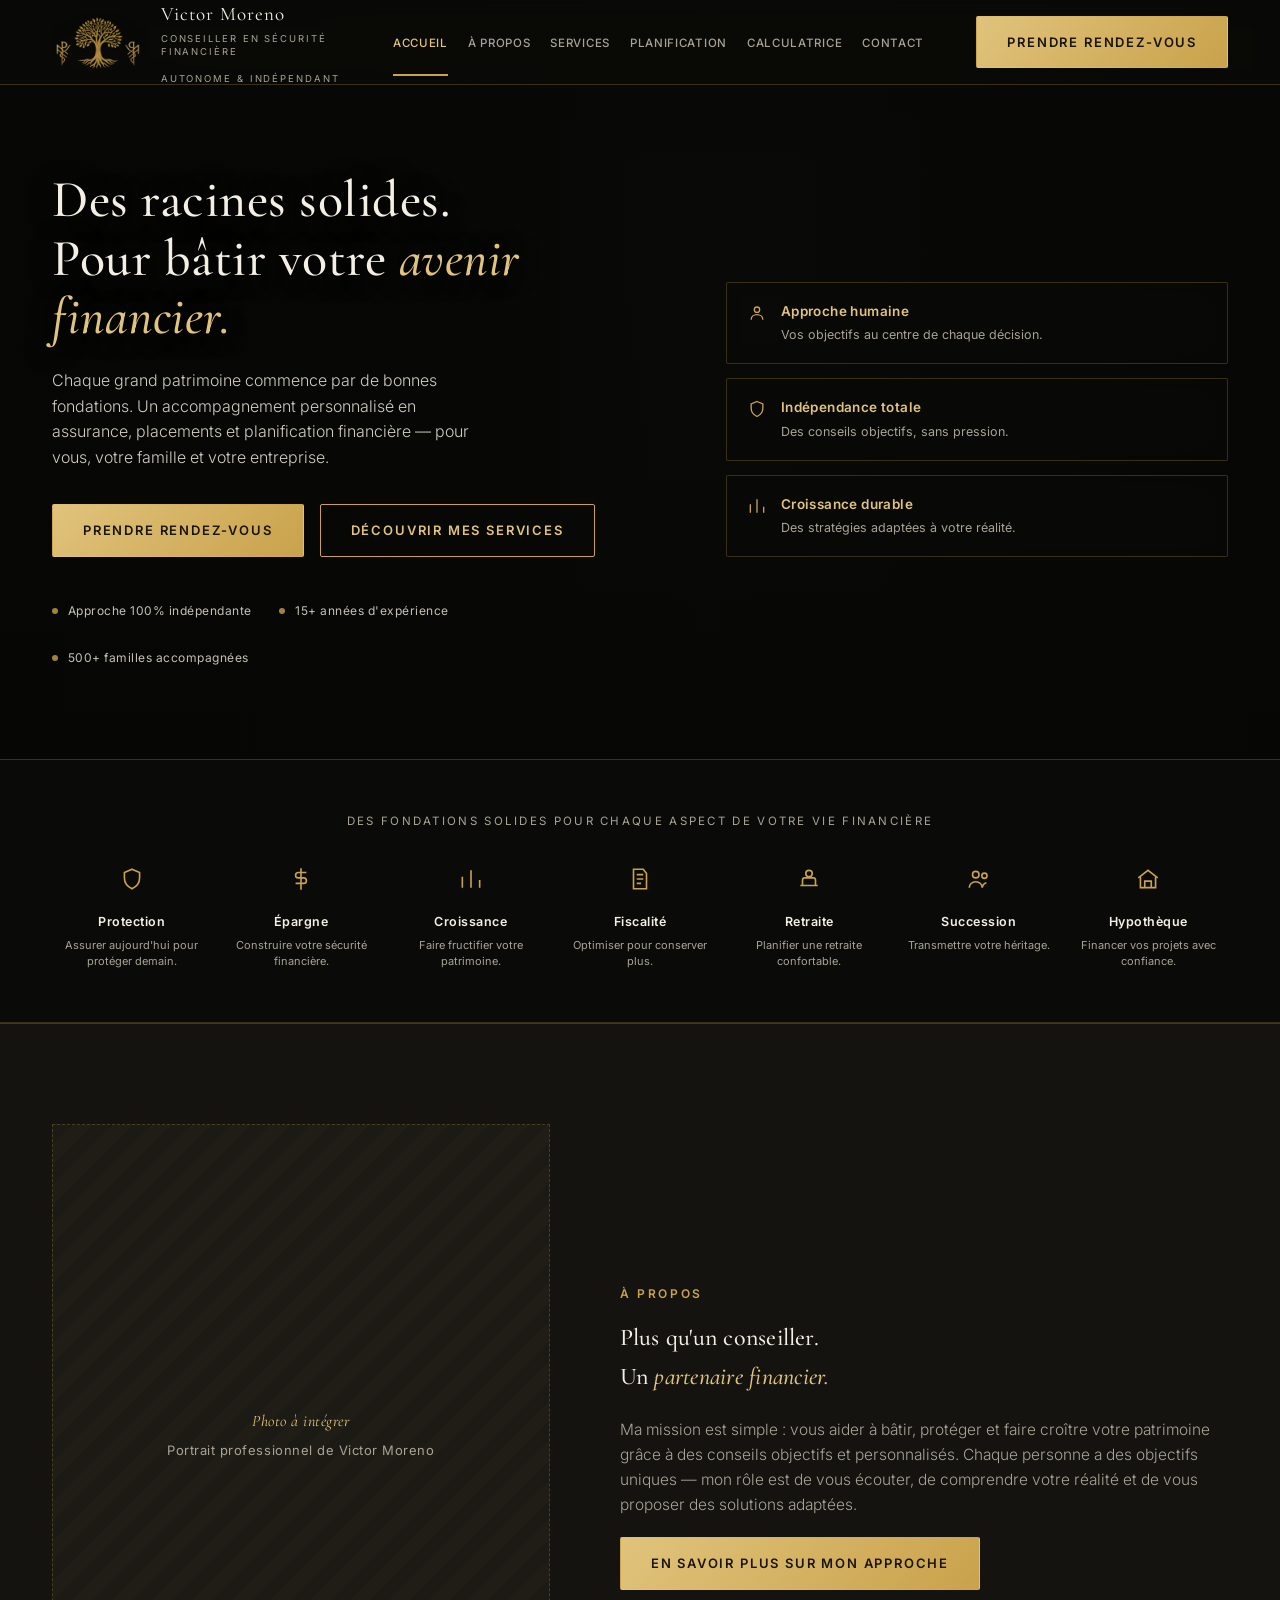
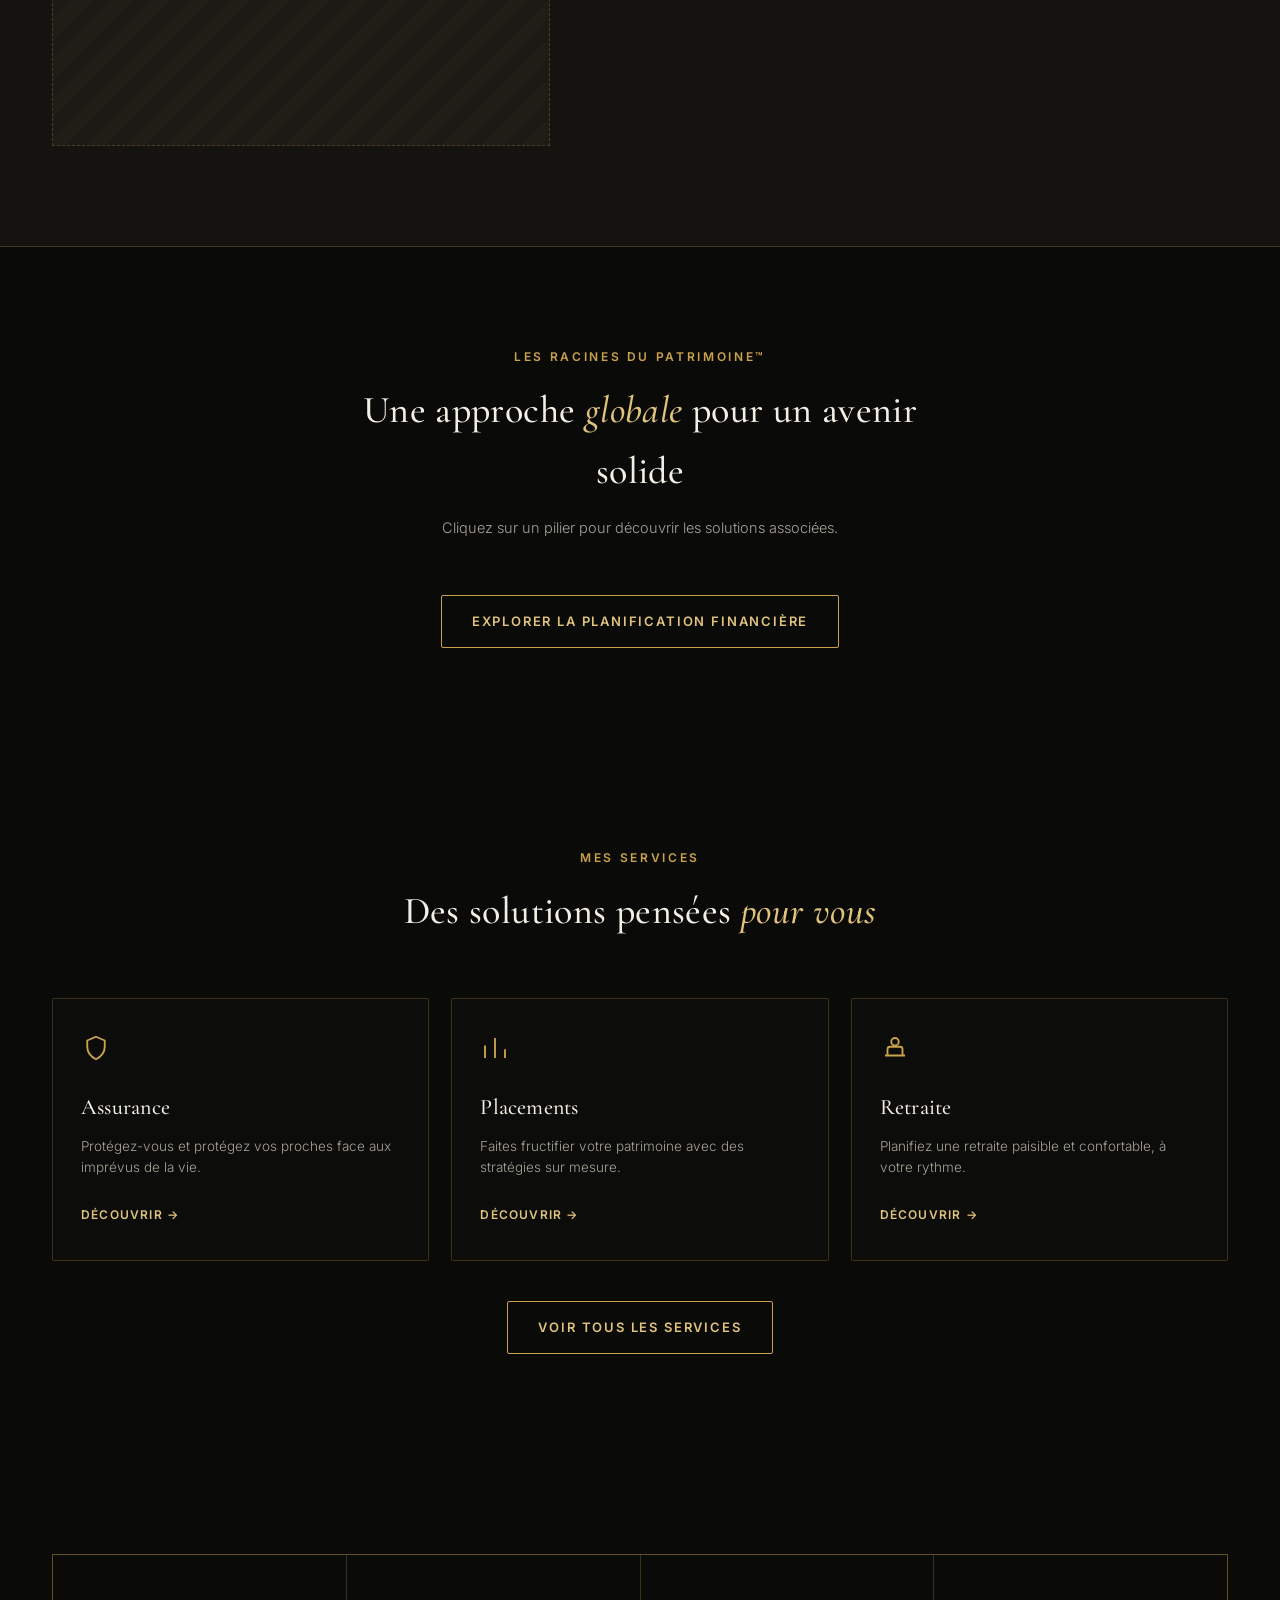
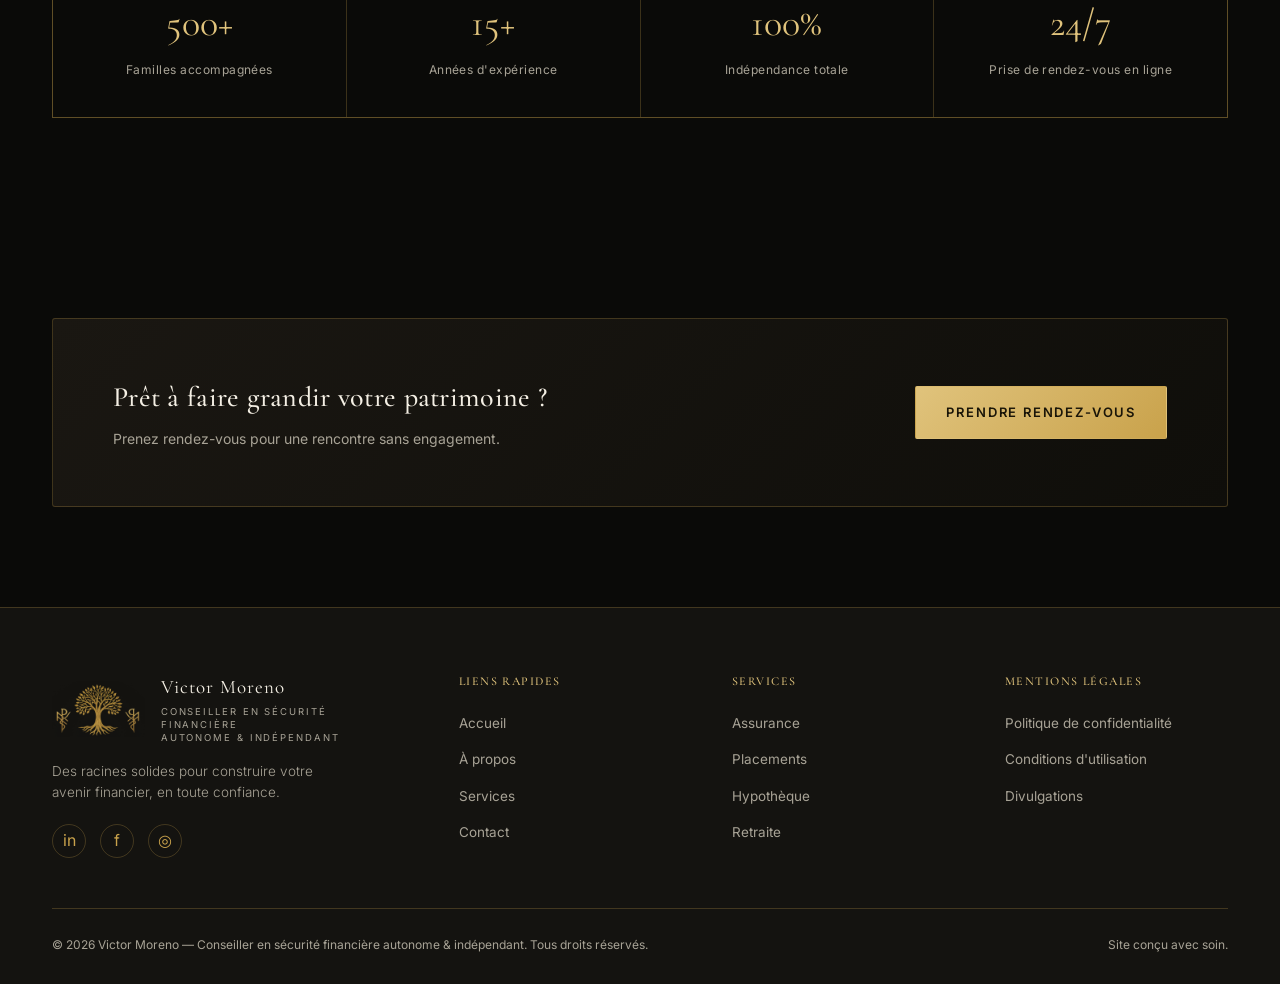
==== index.html @ ce73782e "Add files via upload Site" ====
<!DOCTYPE html>
<html lang="fr">
<head>
<meta charset="UTF-8">
<meta name="viewport" content="width=device-width, initial-scale=1.0">
<title>Victor Moreno | Conseiller en sécurité financière autonome & indépendant</title>
<link rel="preconnect" href="https://fonts.googleapis.com">
<link href="https://fonts.googleapis.com/css2?family=Cormorant+Garamond:ital,wght@0,400;0,500;0,600;1,500&family=Inter:wght@300;400;500;600;700&display=swap" rel="stylesheet">
<link rel="stylesheet" href="style.css">
</head>
<body>

<header>
  <div class="wrap nav">
    <div class="brand">
      <img src="logo-arbre.png" alt="Logo Victor Moreno" class="brand-logo">
      <div class="brand-text">
        <div class="name">Victor Moreno</div>
        <div class="tag">Conseiller en sécurité financière<br><br>autonome & indépendant</div>
      </div>
    </div>
    <nav>
      <ul>
        <li><a href="index.html" class="active">Accueil</a></li>
        <li><a href="a-propos.html">À propos</a></li>
        <li><a href="services.html">Services</a></li>
        <li><a href="planification.html">Planification</a></li>
        <li><a href="calculatrice.html">Calculatrice</a></li>
        <li><a href="contact.html">Contact</a></li>
      </ul>
    </nav>
    <div class="nav-right">
      <a href="contact.html" class="btn btn-primary">Prendre rendez-vous</a>
      <div class="burger"><span></span><span></span><span></span></div>
    </div>
  </div>
</header>

<section class="hero" id="accueil">
  <div class="hero-bg"></div>
  <div class="wrap hero-grid">
    <div>
      <h1>Des racines solides.<br>Pour bâtir votre <em>avenir financier.</em></h1>
      <p class="lead">Chaque grand patrimoine commence par de bonnes fondations. Un accompagnement personnalisé en assurance, placements et planification financière — pour vous, votre famille et votre entreprise.</p>
      <div class="hero-cta">
        <a href="contact.html" class="btn btn-primary">Prendre rendez-vous</a>
        <a href="services.html" class="btn btn-outline">Découvrir mes services</a>
      </div>
      <div class="hero-badges">
        <div class="hero-badge"><span class="dot"></span><span>Approche 100% indépendante</span></div>
        <div class="hero-badge"><span class="dot"></span><span>15+ années d'expérience</span></div>
        <div class="hero-badge"><span class="dot"></span><span>500+ familles accompagnées</span></div>
      </div>
    </div>
    <div class="hero-img">
      <div class="side-cards">
        <div class="side-card">
          <div class="ic">
            <svg width="20" height="20" viewBox="0 0 24 24" fill="none" stroke="currentColor" stroke-width="1.6"><circle cx="12" cy="8" r="3.2"/><path d="M5 20c0-3.5 3-6 7-6s7 2.5 7 6"/></svg>
          </div>
          <div><h4>Approche humaine</h4><p>Vos objectifs au centre de chaque décision.</p></div>
        </div>
        <div class="side-card">
          <div class="ic">
            <svg width="20" height="20" viewBox="0 0 24 24" fill="none" stroke="currentColor" stroke-width="1.6"><path d="M12 3l7 3v5c0 5-3 8-7 10-4-2-7-5-7-10V6l7-3z"/></svg>
          </div>
          <div><h4>Indépendance totale</h4><p>Des conseils objectifs, sans pression.</p></div>
        </div>
        <div class="side-card">
          <div class="ic">
            <svg width="20" height="20" viewBox="0 0 24 24" fill="none" stroke="currentColor" stroke-width="1.6"><path d="M4 20V10M12 20V4M20 20v-7"/></svg>
          </div>
          <div><h4>Croissance durable</h4><p>Des stratégies adaptées à votre réalité.</p></div>
        </div>
      </div>
    </div>
  </div>
</section>

<section class="foundations">
  <div class="wrap">
    <div class="head">Des fondations solides pour chaque aspect de votre vie financière</div>
    <div class="found-grid">
      <div class="found-item">
        <div class="ic"><svg viewBox="0 0 24 24" fill="none" stroke="currentColor" stroke-width="1.5"><path d="M12 3l7 3v5c0 5-3 8-7 10-4-2-7-5-7-10V6l7-3z"/></svg></div>
        <h4>Protection</h4><p>Assurer aujourd'hui pour protéger demain.</p>
      </div>
      <div class="found-item">
        <div class="ic"><svg viewBox="0 0 24 24" fill="none" stroke="currentColor" stroke-width="1.5"><path d="M12 2v20M17 6H9.5a2.5 2.5 0 000 5h5a2.5 2.5 0 010 5H7"/></svg></div>
        <h4>Épargne</h4><p>Construire votre sécurité financière.</p>
      </div>
      <div class="found-item">
        <div class="ic"><svg viewBox="0 0 24 24" fill="none" stroke="currentColor" stroke-width="1.5"><path d="M4 20V10M12 20V4M20 20v-7"/></svg></div>
        <h4>Croissance</h4><p>Faire fructifier votre patrimoine.</p>
      </div>
      <div class="found-item">
        <div class="ic"><svg viewBox="0 0 24 24" fill="none" stroke="currentColor" stroke-width="1.5"><path d="M6 3h9l3 4v14H6z"/><path d="M9 8h6M9 12h6M9 16h4"/></svg></div>
        <h4>Fiscalité</h4><p>Optimiser pour conserver plus.</p>
      </div>
      <div class="found-item">
        <div class="ic"><svg viewBox="0 0 24 24" fill="none" stroke="currentColor" stroke-width="1.5"><path d="M4 18h16M6 18v-5a2 2 0 012-2h8a2 2 0 012 2v5"/><circle cx="12" cy="7" r="3"/></svg></div>
        <h4>Retraite</h4><p>Planifier une retraite confortable.</p>
      </div>
      <div class="found-item">
        <div class="ic"><svg viewBox="0 0 24 24" fill="none" stroke="currentColor" stroke-width="1.5"><circle cx="9" cy="8" r="3"/><circle cx="17" cy="9" r="2.4"/><path d="M3 20c0-3 2.5-5.5 6-5.5s6 2.5 6 5.5M15 20c.3-2.2 1.8-4 3.8-4.5"/></svg></div>
        <h4>Succession</h4><p>Transmettre votre héritage.</p>
      </div>
      <div class="found-item">
        <div class="ic"><svg viewBox="0 0 24 24" fill="none" stroke="currentColor" stroke-width="1.5"><path d="M3 11l9-7 9 7"/><path d="M5 10v10h14V10"/><path d="M9 20v-6h6v6"/></svg></div>
        <h4>Hypothèque</h4><p>Financer vos projets avec confiance.</p>
      </div>
    </div>
  </div>
</section>

<section class="about">
  <div class="wrap about-grid">
    <div class="ph">
      <div><span>Photo à intégrer</span>Portrait professionnel de Victor Moreno</div>
    </div>
    <div>
      <span class="eyebrow">À propos</span>
      <h2 style="margin-top:14px;">Plus qu'un conseiller.<br>Un <em style="color:var(--gold-light);font-style:italic;">partenaire financier.</em></h2>
      <p class="body" style="margin-top:22px;">Ma mission est simple : vous aider à bâtir, protéger et faire croître votre patrimoine grâce à des conseils objectifs et personnalisés. Chaque personne a des objectifs uniques — mon rôle est de vous écouter, de comprendre votre réalité et de vous proposer des solutions adaptées.</p>
      <a href="a-propos.html" class="btn btn-primary">En savoir plus sur mon approche</a>
    </div>
  </div>
</section>

<section class="racines">
  <div class="wrap">
    <div class="section-head center">
      <span class="eyebrow">Les racines du patrimoine™</span>
      <h2 style="margin-top:14px;">Une approche <em>globale</em> pour un avenir solide</h2>
      <p style="color:var(--grey);margin-top:14px;font-size:14.5px;font-weight:300;">Cliquez sur un pilier pour découvrir les solutions associées.</p>
    </div>
    <div id="racinesDiagramHome" data-racines-diagram></div>
    <div style="text-align:center;margin-top:36px;">
      <a href="planification.html" class="btn btn-outline">Explorer la planification financière</a>
    </div>
  </div>
</section>

<section id="services">
  <div class="wrap">
    <div class="section-head center">
      <span class="eyebrow">Mes services</span>
      <h2 style="margin-top:14px;">Des solutions pensées <em>pour vous</em></h2>
    </div>
    <div class="services-grid">
      <div class="service-card">
        <div class="ic"><svg viewBox="0 0 24 24" fill="none" stroke="currentColor" stroke-width="1.5"><path d="M12 3l7 3v5c0 5-3 8-7 10-4-2-7-5-7-10V6l7-3z"/></svg></div>
        <h3>Assurance</h3>
        <p>Protégez-vous et protégez vos proches face aux imprévus de la vie.</p>
        <a href="services.html" class="link">Découvrir →</a>
      </div>
      <div class="service-card">
        <div class="ic"><svg viewBox="0 0 24 24" fill="none" stroke="currentColor" stroke-width="1.5"><path d="M4 20V10M12 20V4M20 20v-7"/></svg></div>
        <h3>Placements</h3>
        <p>Faites fructifier votre patrimoine avec des stratégies sur mesure.</p>
        <a href="services.html" class="link">Découvrir →</a>
      </div>
      <div class="service-card">
        <div class="ic"><svg viewBox="0 0 24 24" fill="none" stroke="currentColor" stroke-width="1.5"><path d="M4 18h16M6 18v-5a2 2 0 012-2h8a2 2 0 012 2v5"/><circle cx="12" cy="7" r="3"/></svg></div>
        <h3>Retraite</h3>
        <p>Planifiez une retraite paisible et confortable, à votre rythme.</p>
        <a href="services.html" class="link">Découvrir →</a>
      </div>
    </div>
    <div style="text-align:center;margin-top:40px;">
      <a href="services.html" class="btn btn-outline">Voir tous les services</a>
    </div>
  </div>
</section>

<section>
  <div class="wrap">
    <div class="stats-grid">
      <div class="stat-item"><div class="n">500+</div><div class="l">Familles accompagnées</div></div>
      <div class="stat-item"><div class="n">15+</div><div class="l">Années d'expérience</div></div>
      <div class="stat-item"><div class="n">100%</div><div class="l">Indépendance totale</div></div>
      <div class="stat-item"><div class="n">24/7</div><div class="l">Prise de rendez-vous en ligne</div></div>
    </div>
  </div>
</section>

<section>
  <div class="wrap">
    <div class="cta-band">
      <div>
        <h3>Prêt à faire grandir votre patrimoine ?</h3>
        <p>Prenez rendez-vous pour une rencontre sans engagement.</p>
      </div>
      <a href="contact.html" class="btn btn-primary">Prendre rendez-vous</a>
    </div>
  </div>
</section>

<footer>
  <div class="wrap">
    <div class="footer-grid">
      <div class="footer-brand">
        <div class="brand" style="margin-bottom:0;">
          <img src="logo-arbre.png" alt="Logo Victor Moreno" class="brand-logo">
          <div class="brand-text"><div class="name">Victor Moreno</div><div class="tag">Conseiller en sécurité financière<br>autonome & indépendant</div></div>
        </div>
        <p>Des racines solides pour construire votre avenir financier, en toute confiance.</p>
        <div class="socials">
          <a href="#">in</a><a href="#">f</a><a href="#">◎</a>
        </div>
      </div>
      <div class="footer-col">
        <h4>Liens rapides</h4>
        <ul><li><a href="index.html">Accueil</a></li><li><a href="a-propos.html">À propos</a></li><li><a href="services.html">Services</a></li><li><a href="contact.html">Contact</a></li></ul>
      </div>
      <div class="footer-col">
        <h4>Services</h4>
        <ul><li><a href="services.html">Assurance</a></li><li><a href="services.html">Placements</a></li><li><a href="services.html">Hypothèque</a></li><li><a href="services.html">Retraite</a></li></ul>
      </div>
      <div class="footer-col">
        <h4>Mentions légales</h4>
        <ul><li><a href="#">Politique de confidentialité</a></li><li><a href="#">Conditions d'utilisation</a></li><li><a href="#">Divulgations</a></li></ul>
      </div>
    </div>
    <div class="footer-bottom">
      <span>© 2026 Victor Moreno — Conseiller en sécurité financière autonome & indépendant. Tous droits réservés.</span>
      <span>Site conçu avec soin.</span>
    </div>
  </div>
</footer>

<script src="script.js"></script>
</body>
</html>
---- style.css ----
:root{
    --black:#0a0a08;
    --charcoal:#141310;
    --panel:#1b1a15;
    --gold:#c9a24b;
    --gold-light:#e0c37c;
    --cream:#f4efe4;
    --grey:#a8a396;
    --line:rgba(201,162,75,0.25);
    --serif:'Cormorant Garamond', serif;
    --sans:'Inter', sans-serif;
  }
  *{margin:0;padding:0;box-sizing:border-box;}
  html{scroll-behavior:smooth;}
  body{
    background:var(--black);
    color:var(--cream);
    font-family:var(--sans);
    line-height:1.6;
    overflow-x:hidden;
  }
 
  a{color:inherit;text-decoration:none;}
  img{max-width:100%;display:block;}
  .wrap{max-width:1240px;margin:0 auto;padding:0 32px;}
  h1,h2,h3,h4{font-family:var(--serif);font-weight:500;letter-spacing:0.01em;}
  .eyebrow{
    font-size:12px;letter-spacing:0.22em;text-transform:uppercase;
    color:var(--gold);font-weight:600;
  }
  .btn{
    display:inline-flex;align-items:center;gap:8px;
    padding:15px 30px;font-size:13px;letter-spacing:0.14em;text-transform:uppercase;
    font-weight:600;border-radius:2px;transition:all .25s ease;cursor:pointer;
    border:1px solid transparent;white-space:nowrap;
  }
  .btn-primary{background:linear-gradient(135deg,var(--gold-light),var(--gold));color:#1a1508;}
  .btn-primary:hover{filter:brightness(1.08);transform:translateY(-1px);}
  .btn-outline{border-color:var(--gold);color:var(--gold-light);}
  .btn-outline:hover{background:rgba(201,162,75,0.1);}

  /* PLACEHOLDER IMAGE BLOCKS */
  .ph{
    position:relative;background:
      repeating-linear-gradient(135deg, #1c1a14 0px, #1c1a14 14px, #201d16 14px, #201d16 28px);
    border:1px dashed var(--line);
    display:flex;align-items:center;justify-content:center;
    text-align:center;color:var(--grey);font-size:13px;
    letter-spacing:0.04em;padding:20px;
  }
  .ph span{display:block;font-family:var(--serif);font-size:16px;color:var(--gold-light);margin-bottom:6px;font-style:italic;}

  /* HEADER */
  header{
    position:fixed;top:0;left:0;right:0;z-index:100;
    background:rgba(10,10,8,0.85);backdrop-filter:blur(10px);
    border-bottom:1px solid var(--line);
  }
  .nav{display:flex;align-items:center;justify-content:space-between;height:84px;gap:16px;}
  .brand{display:flex;align-items:center;gap:16px;flex-shrink:0;}
  .brand-mark{
    font-family:var(--serif);font-style:italic;font-weight:600;
    font-size:40px;line-height:1;letter-spacing:-0.03em;
    background:linear-gradient(180deg, var(--gold-light) 15%, var(--gold) 90%);
    -webkit-background-clip:text;background-clip:text;color:transparent;
    display:block;padding-bottom:2px;
  }
  .brand-logo{
    height:56px;width:auto;display:block;flex-shrink:0;
    object-fit:contain;
  }
  .brand-text{max-width:180px;}
  .brand-text .name{font-family:var(--serif);font-size:19px;letter-spacing:0.06em;color:var(--cream);}
  .brand-text .tag{font-size:9.5px;letter-spacing:0.2em;color:var(--grey);text-transform:uppercase;line-height:1.4;white-space:normal;margin-top:2px;}
  nav{min-width:0;flex-shrink:1;}
  nav ul{display:flex;gap:20px;list-style:none;flex-wrap:nowrap;}
  nav ul li a{
    font-size:11.5px;letter-spacing:0.06em;text-transform:uppercase;color:var(--grey);
    font-weight:500;transition:color .2s;position:relative;white-space:nowrap;
  }
  nav ul li a:hover, nav ul li a.active{color:var(--gold-light);}
  nav ul li a.active::after{
    content:'';position:absolute;bottom:-26px;left:0;right:0;height:2px;background:var(--gold);
  }
  .nav-right{display:flex;align-items:center;gap:20px;flex-shrink:0;}
  .burger{display:none;flex-direction:column;gap:5px;cursor:pointer;}
  .burger span{width:24px;height:1.5px;background:var(--gold-light);}

  /* HERO */
  .hero{
    position:relative;min-height:760px;display:flex;align-items:center;overflow:hidden;
    border-bottom:1px solid var(--line);padding:150px 0 70px;
  }
  .hero-bg{
    position:absolute;inset:0;z-index:0;
    background-image:url('tree-hero.png');
    background-size:cover;background-position:center 30%;
  }
  .hero-bg::after{
    content:'';position:absolute;inset:0;
    background:
      linear-gradient(90deg, rgba(6,6,4,0.94) 0%, rgba(6,6,4,0.75) 30%, rgba(6,6,4,0.25) 55%, rgba(6,6,4,0.55) 78%, rgba(6,6,4,0.85) 100%),
      linear-gradient(180deg, rgba(6,6,4,0.55) 0%, rgba(6,6,4,0.1) 22%, rgba(6,6,4,0.15) 70%, rgba(6,6,4,0.85) 100%);
  }
  .hero-grid{
    position:relative;z-index:1;display:grid;grid-template-columns:1.1fr 0.9fr;gap:60px;align-items:center;
  }
  .hero h1{font-size:52px;line-height:1.12;color:var(--cream);margin-bottom:22px;text-shadow:0 2px 24px rgba(0,0,0,0.5);}
  .hero h1 em{color:var(--gold-light);font-style:italic;}
  .hero p.lead{font-size:16px;color:var(--cream);opacity:0.85;max-width:440px;margin-bottom:34px;font-weight:300;}
  .hero-cta{display:flex;gap:16px;margin-bottom:44px;flex-wrap:wrap;}
  .hero-badges{display:flex;gap:28px;flex-wrap:wrap;}
  .hero-badge{display:flex;align-items:center;gap:10px;}
  .hero-badge .dot{width:6px;height:6px;border-radius:50%;background:var(--gold);}
  .hero-badge span{font-size:12px;color:var(--cream);opacity:0.8;letter-spacing:0.04em;}

  .side-cards{display:flex;flex-direction:column;gap:14px;}
  .side-card{
    display:flex;gap:14px;align-items:flex-start;border:1px solid var(--line);
    background:rgba(10,10,8,0.55);backdrop-filter:blur(6px);padding:18px 20px;border-radius:2px;
  }
  .side-card .ic{color:var(--gold);flex-shrink:0;margin-top:2px;}
  .side-card h4{font-family:var(--sans);font-size:13.5px;letter-spacing:0.03em;color:var(--gold-light);font-weight:600;margin-bottom:3px;}
  .side-card p{font-size:12.5px;color:var(--grey);}

  /* FOUNDATIONS STRIP */
  .foundations{padding:52px 0;border-bottom:1px solid var(--line);}
  .foundations .head{text-align:center;font-size:11.5px;letter-spacing:0.2em;text-transform:uppercase;color:var(--grey);margin-bottom:36px;}
  .found-grid{display:grid;grid-template-columns:repeat(7,1fr);gap:10px;}
  .found-item{text-align:center;padding:0 6px;}
  .found-item .ic{color:var(--gold);margin-bottom:12px;}
  .found-item .ic svg{width:26px;height:26px;}
  .found-item h4{font-family:var(--sans);font-size:12.5px;letter-spacing:0.04em;color:var(--cream);font-weight:600;margin-bottom:5px;}
  .found-item p{font-size:11px;color:var(--grey);line-height:1.5;}

  /* SECTION GENERIC */
  section{padding:100px 0;}
  .section-head{max-width:640px;margin-bottom:56px;}
  .section-head .eyebrow{margin-bottom:14px;display:block;}
  .section-head h2{font-size:38px;color:var(--cream);}
  .section-head h2 em{color:var(--gold-light);font-style:italic;}
  .center{text-align:center;margin-left:auto;margin-right:auto;}

  /* ABOUT */
  .about{background:var(--charcoal);border-top:1px solid var(--line);border-bottom:1px solid var(--line);}
  .about-grid{display:grid;grid-template-columns:0.9fr 1.1fr;gap:70px;align-items:center;}
  .about .ph{aspect-ratio:4/5;}
  .about ul{list-style:none;margin:26px 0 34px;display:flex;flex-direction:column;gap:14px;}
  .about ul li{display:flex;gap:12px;align-items:flex-start;font-size:14.5px;color:var(--grey);}
  .about ul li .check{color:var(--gold);flex-shrink:0;margin-top:3px;}
  .about p.body{color:var(--grey);font-size:15.5px;margin-bottom:20px;font-weight:300;}

  /* RACINES INTERACTIVE */
  .racines{}
  .racines-visual-wrap{
    display:flex;align-items:center;gap:18px;
  }
  .racines-arrow{
    flex-shrink:0;width:44px;height:44px;border-radius:50%;border:1px solid var(--line);
    display:flex;align-items:center;justify-content:center;color:var(--gold);cursor:pointer;
    background:rgba(201,162,75,0.04);transition:all .2s;
  }
  .racines-arrow:hover{border-color:var(--gold);background:rgba(201,162,75,0.1);}
  .racines-diagram-panel{
    flex:1;min-width:0;border:1px solid var(--line);border-radius:3px;
    background:rgba(201,162,75,0.03);
    display:grid;grid-template-columns:1.35fr 1fr;gap:0;overflow:hidden;
  }
  .racines-svg-area{padding:36px 20px 26px;display:flex;flex-direction:column;align-items:center;}
  .racines-svg-area svg{width:100%;height:auto;overflow:visible;}
  .racine-node{cursor:pointer;}
  .racine-node circle.ring{
    fill:var(--black);stroke:var(--line);stroke-width:1.4;transition:all .25s;
  }
  .racine-node .icon{color:var(--grey);transition:color .25s;}
  .racine-node text.label{
    fill:var(--grey);font-family:'Inter',sans-serif;font-size:10.5px;font-weight:600;
    letter-spacing:0.06em;text-anchor:middle;text-transform:uppercase;transition:fill .25s;
  }
  .racine-node.active circle.ring{fill:var(--gold);stroke:var(--gold);}
  .racine-node.active .icon{color:#1a1508;}
  .racine-node.active text.label{fill:var(--gold-light);}
  .racine-node:hover circle.ring{stroke:var(--gold-light);}
  .racine-path{fill:none;stroke:var(--line);stroke-width:1.6;transition:all .25s;}
  .racine-path.active{stroke:var(--gold);stroke-width:2.2;}

  .racines-detail{padding:38px 40px;display:flex;flex-direction:column;justify-content:center;border-left:1px solid var(--line);}
  .racines-detail .num-tag{
    display:inline-flex;align-items:center;gap:8px;font-size:11px;letter-spacing:0.14em;
    text-transform:uppercase;color:var(--gold);margin-bottom:14px;font-weight:600;
  }
  .racines-detail h3{font-size:26px;color:var(--gold-light);margin-bottom:12px;}
  .racines-detail p.d{color:var(--grey);font-size:14px;margin-bottom:20px;font-weight:300;}
  .racines-detail ul{list-style:none;display:flex;flex-direction:column;gap:9px;margin-bottom:24px;}
  .racines-detail ul li{font-size:13px;color:var(--grey);display:flex;gap:9px;}
  .racines-detail ul li::before{content:'✓';color:var(--gold);flex-shrink:0;}

  /* SERVICES */
  .services-grid{display:grid;grid-template-columns:repeat(3,1fr);gap:22px;}
  .service-card{
    border:1px solid var(--line);padding:34px 28px;border-radius:2px;transition:all .25s ease;
    background:rgba(255,255,255,0.01);
  }
  .service-card:hover{border-color:var(--gold);transform:translateY(-3px);background:rgba(201,162,75,0.04);}
  .service-card .ic{color:var(--gold);margin-bottom:20px;}
  .service-card .ic svg{width:30px;height:30px;}
  .service-card h3{font-size:22px;color:var(--cream);margin-bottom:10px;}
  .service-card p{font-size:13.5px;color:var(--grey);margin-bottom:22px;font-weight:300;}
  .service-card .link{font-size:12px;letter-spacing:0.1em;text-transform:uppercase;color:var(--gold-light);font-weight:600;}

  /* PROCESS */
  .process{background:var(--charcoal);border-top:1px solid var(--line);border-bottom:1px solid var(--line);}
  .process-grid{display:grid;grid-template-columns:repeat(5,1fr);gap:0;position:relative;}
  .process-item{text-align:center;padding:0 14px;position:relative;}
  .process-item .circle{
    width:64px;height:64px;border:1px solid var(--gold);border-radius:50%;
    display:flex;align-items:center;justify-content:center;margin:0 auto 18px;
    font-family:var(--serif);font-size:22px;color:var(--gold-light);background:var(--black);position:relative;z-index:2;
  }
  .process-item h4{font-size:14px;color:var(--cream);letter-spacing:0.05em;margin-bottom:8px;font-weight:600;}
  .process-item p{font-size:12px;color:var(--grey);}
  .process-grid::before{
    content:'';position:absolute;top:32px;left:10%;right:10%;height:1px;
    background:repeating-linear-gradient(90deg,var(--gold) 0 6px, transparent 6px 12px);opacity:0.5;z-index:1;
  }

  /* STATS */
  .stats-grid{display:grid;grid-template-columns:repeat(4,1fr);gap:1px;background:var(--line);border:1px solid var(--line);}
  .stat-item{background:var(--black);padding:38px 24px;text-align:center;}
  .stat-item .n{font-family:var(--serif);font-size:38px;color:var(--gold-light);margin-bottom:6px;}
  .stat-item .l{font-size:12px;color:var(--grey);letter-spacing:0.04em;}

  /* CONTACT / CTA */
  .cta-band{
    background:linear-gradient(135deg,#1a1712,#0f0e0a);border:1px solid var(--line);
    border-radius:3px;padding:56px 60px;display:flex;align-items:center;justify-content:space-between;gap:40px;flex-wrap:wrap;
  }
  .cta-band h3{font-size:28px;color:var(--cream);margin-bottom:8px;}
  .cta-band p{color:var(--grey);font-size:14px;}
  .contact-grid{display:grid;grid-template-columns:1fr 1fr;gap:60px;margin-top:70px;}
  .contact-info{display:flex;flex-direction:column;gap:22px;}
  .contact-row{display:flex;gap:16px;align-items:flex-start;}
  .contact-row .ic{color:var(--gold);flex-shrink:0;}
  .contact-row h4{font-size:13px;color:var(--gold-light);text-transform:uppercase;letter-spacing:0.06em;margin-bottom:4px;}
  .contact-row p{font-size:14.5px;color:var(--grey);}
  .contact-form{display:flex;flex-direction:column;gap:16px;}
  .contact-form input,.contact-form textarea{
    background:var(--panel);border:1px solid var(--line);color:var(--cream);padding:14px 16px;
    font-family:var(--sans);font-size:14px;border-radius:2px;
  }
  .contact-form input:focus,.contact-form textarea:focus{outline:none;border-color:var(--gold);}
  .contact-form textarea{resize:vertical;min-height:110px;}
  .form-row{display:grid;grid-template-columns:1fr 1fr;gap:16px;}

  /* FOOTER */
  footer{border-top:1px solid var(--line);padding:64px 0 30px;background:var(--charcoal);}
  .footer-grid{display:grid;grid-template-columns:1.6fr 1fr 1fr 1fr;gap:50px;margin-bottom:50px;}
  .footer-brand p{color:var(--grey);font-size:13.5px;margin:16px 0 20px;max-width:300px;font-weight:300;}
  .footer-col h4{font-size:12px;letter-spacing:0.12em;text-transform:uppercase;color:var(--gold-light);margin-bottom:18px;}
  .footer-col ul{list-style:none;display:flex;flex-direction:column;gap:11px;}
  .footer-col ul li a{font-size:13.5px;color:var(--grey);transition:color .2s;}
  .footer-col ul li a:hover{color:var(--gold-light);}
  .footer-bottom{
    border-top:1px solid var(--line);padding-top:26px;display:flex;justify-content:space-between;
    align-items:center;font-size:12px;color:var(--grey);flex-wrap:wrap;gap:12px;
  }
  .socials{display:flex;gap:14px;}
  .socials a{width:34px;height:34px;border:1px solid var(--line);border-radius:50%;display:flex;align-items:center;justify-content:center;color:var(--gold);}

  @media (max-width:1140px){
    nav ul{display:none;}
    .burger{display:flex;}
    .brand-text .tag{display:none;}
    .brand-mark{font-size:34px;}
    .brand-logo{height:46px;}
  }
  @media (max-width:980px){
    .hero-grid,.about-grid,.contact-grid{grid-template-columns:1fr;}
    .found-grid{grid-template-columns:repeat(3,1fr);row-gap:28px;}
    .services-grid{grid-template-columns:1fr 1fr;}
    .process-grid{grid-template-columns:repeat(3,1fr);row-gap:30px;}
    .process-grid::before{display:none;}
    .stats-grid{grid-template-columns:1fr 1fr;}
    .footer-grid{grid-template-columns:1fr 1fr;}
    .racines-diagram-panel{grid-template-columns:1fr;}
    .racines-detail{border-left:none;border-top:1px solid var(--line);}
    .racines-visual-wrap{flex-direction:column;}
    .racines-arrow{display:none;}
    .hero h1{font-size:38px;}
  }
  @media (max-width:600px){
    .found-grid{grid-template-columns:repeat(2,1fr);}
    .services-grid{grid-template-columns:1fr;}
    .process-grid{grid-template-columns:1fr 1fr;}
    .stats-grid{grid-template-columns:1fr 1fr;}
    .footer-grid{grid-template-columns:1fr;}
    .form-row{grid-template-columns:1fr;}
    .cta-band{padding:40px 26px;flex-direction:column;text-align:center;}
  }
/* CALCULATRICE */
.calc-panel{
  display:grid;grid-template-columns:1fr 1fr;gap:0;
  border:1px solid var(--line);border-radius:3px;overflow:hidden;
  background:rgba(201,162,75,0.03);
}
.calc-inputs{padding:44px;border-right:1px solid var(--line);}
.calc-results{padding:44px;display:flex;flex-direction:column;gap:22px;}
.calc-field{margin-bottom:26px;}
.calc-field label{
  display:flex;justify-content:space-between;align-items:center;
  font-size:13px;color:var(--grey);letter-spacing:0.02em;margin-bottom:10px;
}
.calc-field label .val{
  color:var(--gold-light);font-family:var(--serif);font-size:17px;font-weight:600;
}
.calc-field input[type="range"]{
  width:100%;-webkit-appearance:none;height:3px;background:var(--line);border-radius:2px;outline:none;
}
.calc-field input[type="range"]::-webkit-slider-thumb{
  -webkit-appearance:none;width:17px;height:17px;border-radius:50%;
  background:var(--gold-light);cursor:pointer;border:2px solid var(--black);
  box-shadow:0 0 0 1px var(--gold);
}
.calc-field input[type="range"]::-moz-range-thumb{
  width:17px;height:17px;border-radius:50%;background:var(--gold-light);
  cursor:pointer;border:2px solid var(--black);box-shadow:0 0 0 1px var(--gold);
}
.calc-field .sub{font-size:11px;color:var(--grey);opacity:0.7;margin-top:6px;}

.calc-hero-stat{
  border:1px solid var(--gold);border-radius:2px;padding:28px 26px;text-align:center;
  background:rgba(201,162,75,0.06);
}
.calc-hero-stat .l{font-size:12px;letter-spacing:0.1em;text-transform:uppercase;color:var(--grey);margin-bottom:8px;}
.calc-hero-stat .n{font-family:var(--serif);font-size:40px;color:var(--gold-light);}

.calc-mini-grid{display:grid;grid-template-columns:1fr 1fr;gap:14px;}
.calc-mini{border:1px solid var(--line);border-radius:2px;padding:18px 20px;}
.calc-mini .l{font-size:11.5px;color:var(--grey);letter-spacing:0.04em;margin-bottom:6px;}
.calc-mini .n{font-family:var(--serif);font-size:22px;color:var(--cream);}

.calc-chart{margin-top:6px;}
.calc-chart-legend{display:flex;gap:20px;margin-bottom:14px;}
.calc-chart-legend span{display:flex;align-items:center;gap:8px;font-size:12px;color:var(--grey);}
.calc-chart-legend .sw{width:10px;height:10px;border-radius:2px;}
.calc-disclaimer{font-size:11.5px;color:var(--grey);opacity:0.7;margin-top:6px;line-height:1.6;}

@media (max-width:980px){
  .calc-panel{grid-template-columns:1fr;}
  .calc-inputs{border-right:none;border-bottom:1px solid var(--line);}
}

/* CARDS GRID 4 (audience / benefit cards) */
.cards-grid-4{display:grid;grid-template-columns:repeat(4,1fr);gap:20px;}
@media (max-width:980px){.cards-grid-4{grid-template-columns:1fr 1fr;}}
@media (max-width:600px){.cards-grid-4{grid-template-columns:1fr;}}

/* TRUST BAR */
.trust-bar{
  display:flex;justify-content:center;align-items:center;gap:16px;flex-wrap:wrap;
  padding:30px 0;border-top:1px solid var(--line);border-bottom:1px solid var(--line);text-align:center;
}
.trust-bar span{font-size:11.5px;letter-spacing:0.06em;text-transform:uppercase;color:var(--grey);}
.trust-bar strong{color:var(--gold-light);font-weight:600;}
.trust-bar .dot-sep{color:var(--gold);opacity:0.5;font-size:13px;}

/* FAQ */
.faq{max-width:820px;margin:0 auto;}
.faq-item{border-bottom:1px solid var(--line);padding:24px 0;}
.faq-item summary{
  cursor:pointer;font-family:var(--serif);font-size:19px;color:var(--cream);
  list-style:none;display:flex;justify-content:space-between;align-items:center;gap:20px;
}
.faq-item summary::-webkit-details-marker{display:none;}
.faq-item summary::after{
  content:'+';color:var(--gold);font-size:24px;flex-shrink:0;font-family:var(--sans);font-weight:300;
}
.faq-item[open] summary::after{content:'\2212';}
.faq-item p{color:var(--grey);font-size:14.5px;margin-top:16px;font-weight:300;line-height:1.75;max-width:680px;}
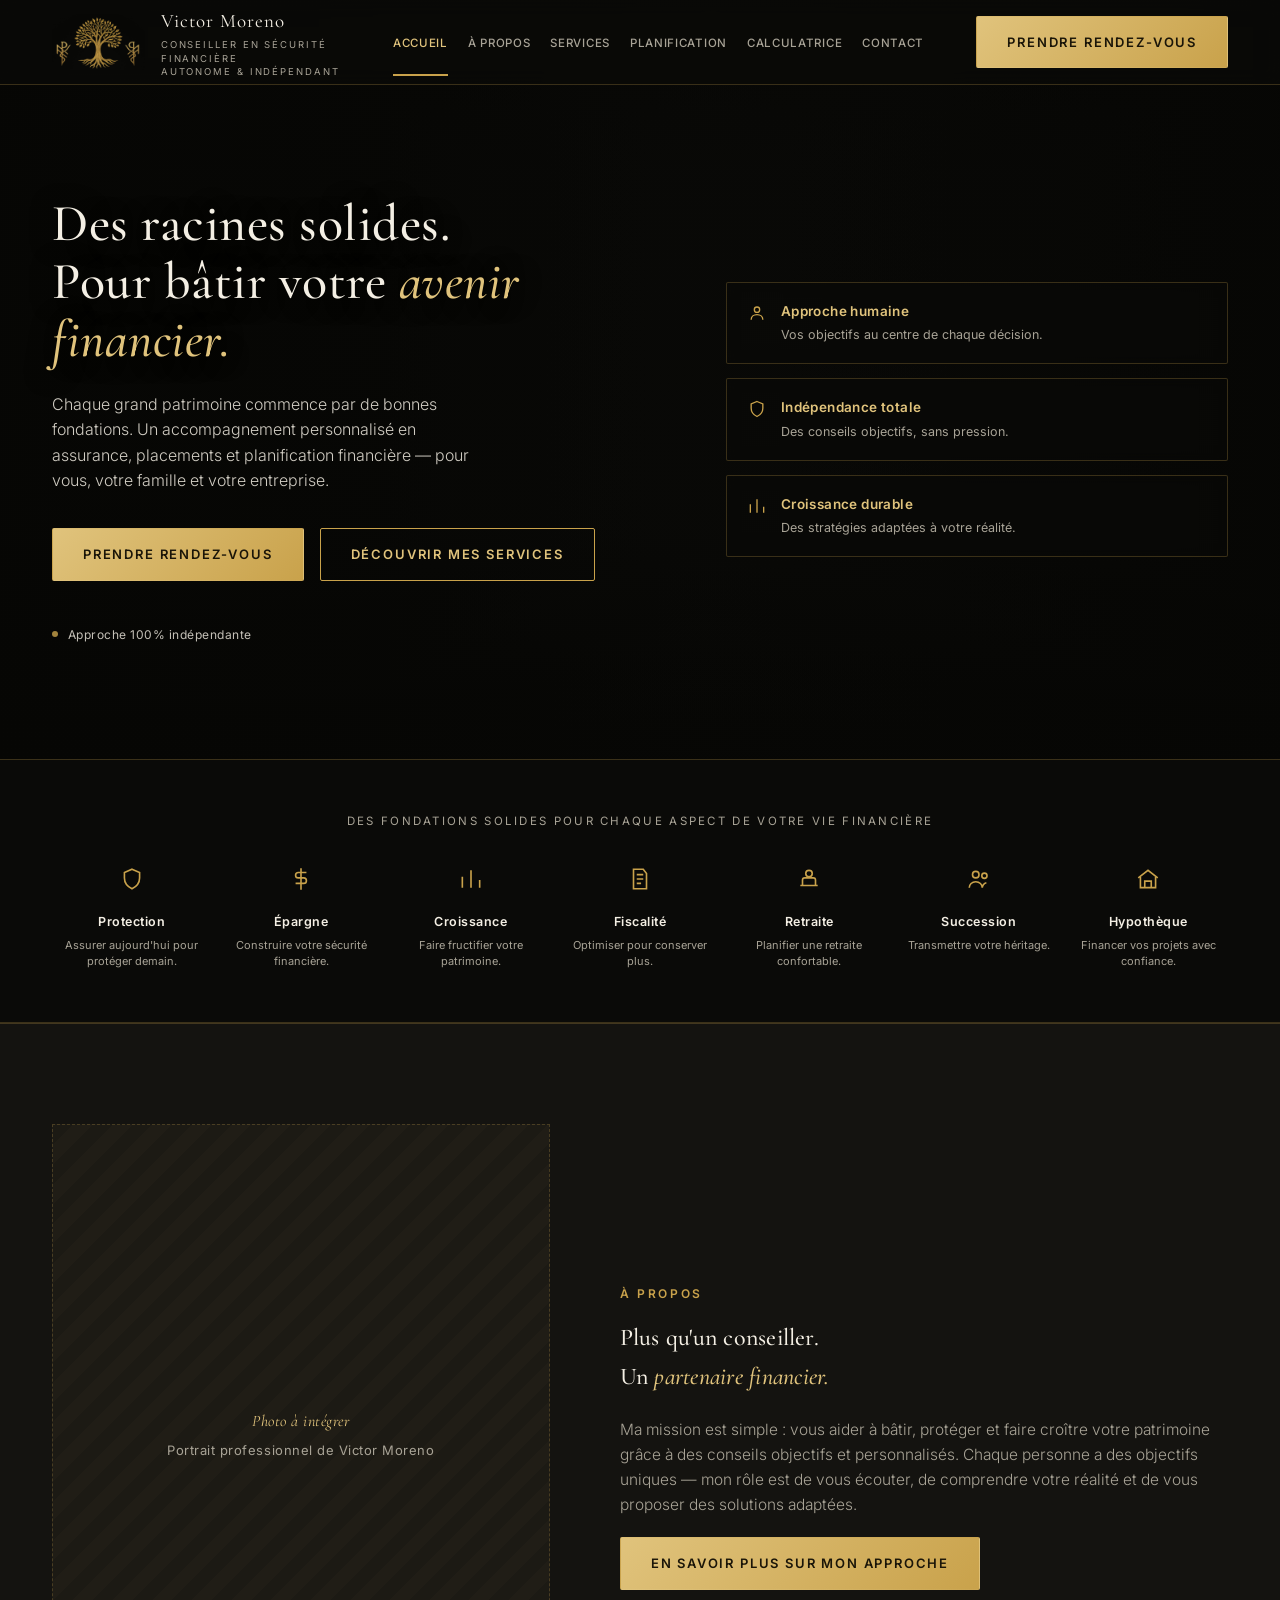
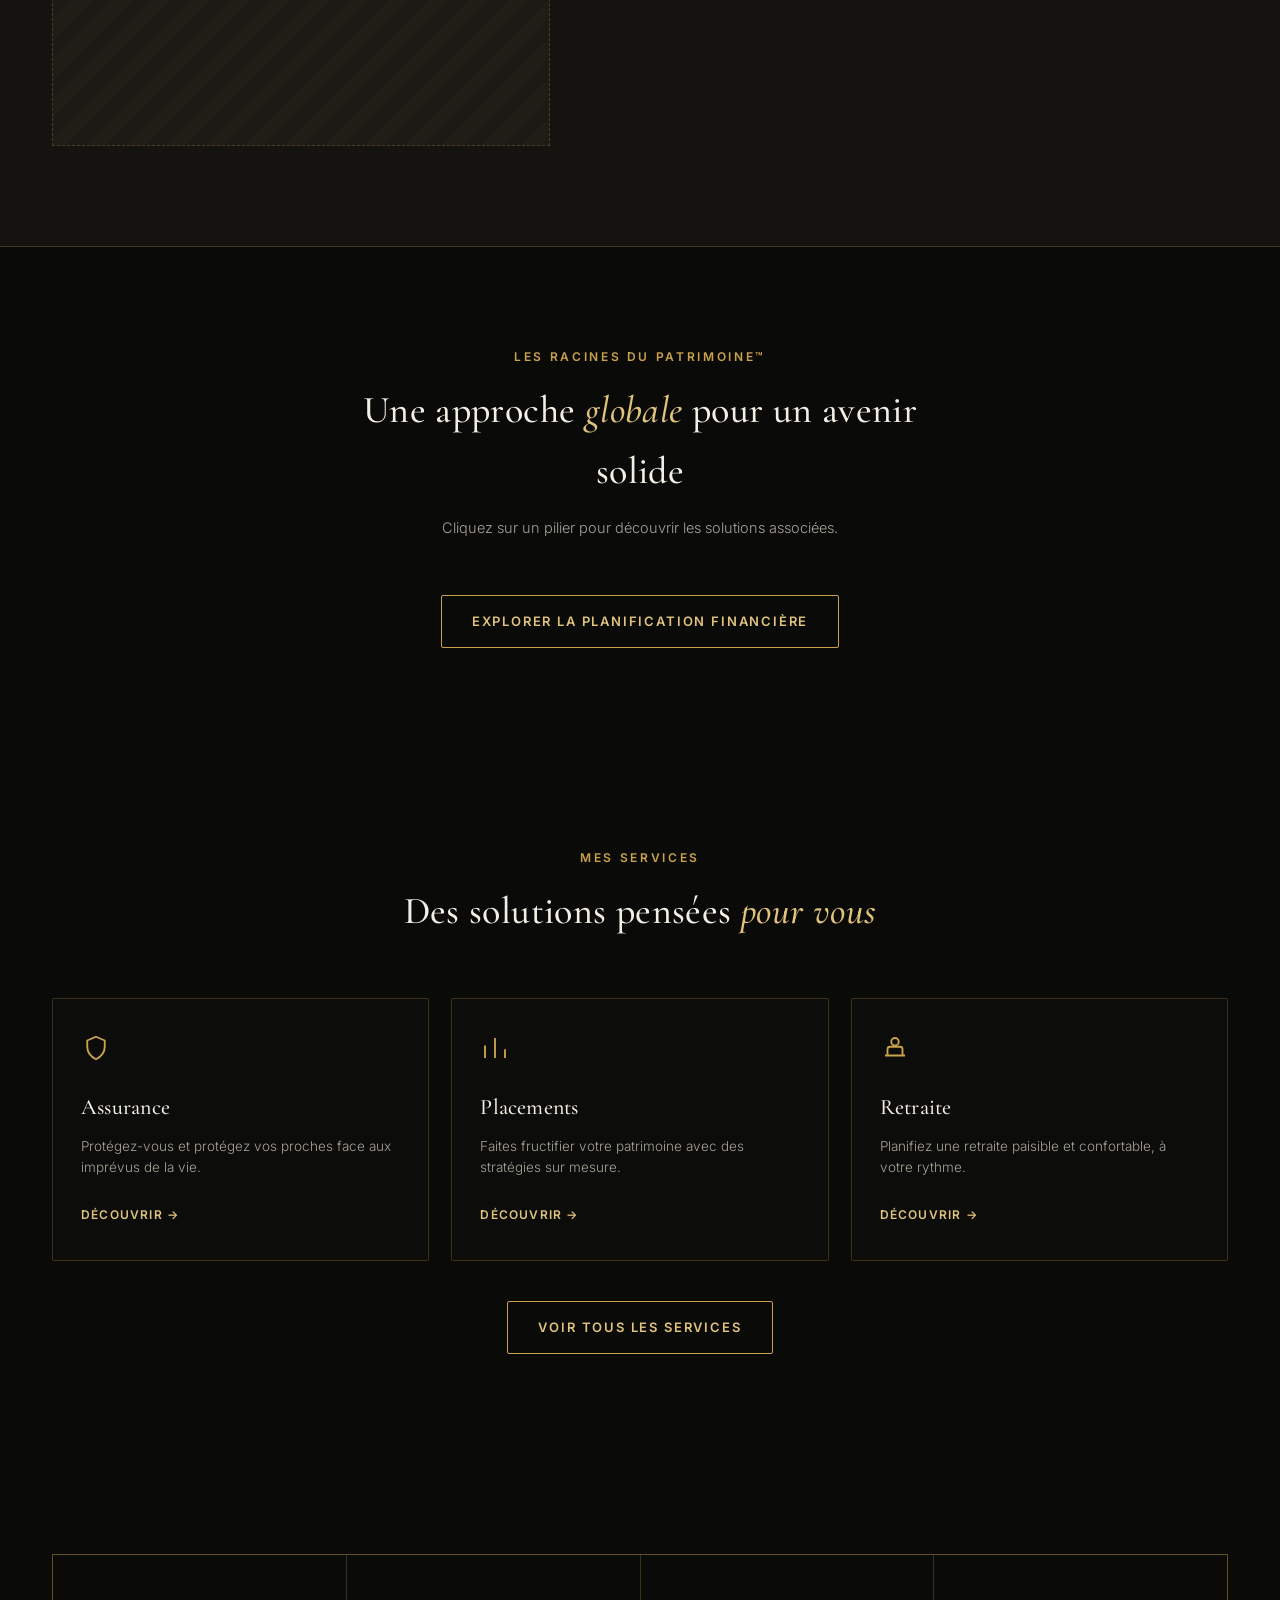
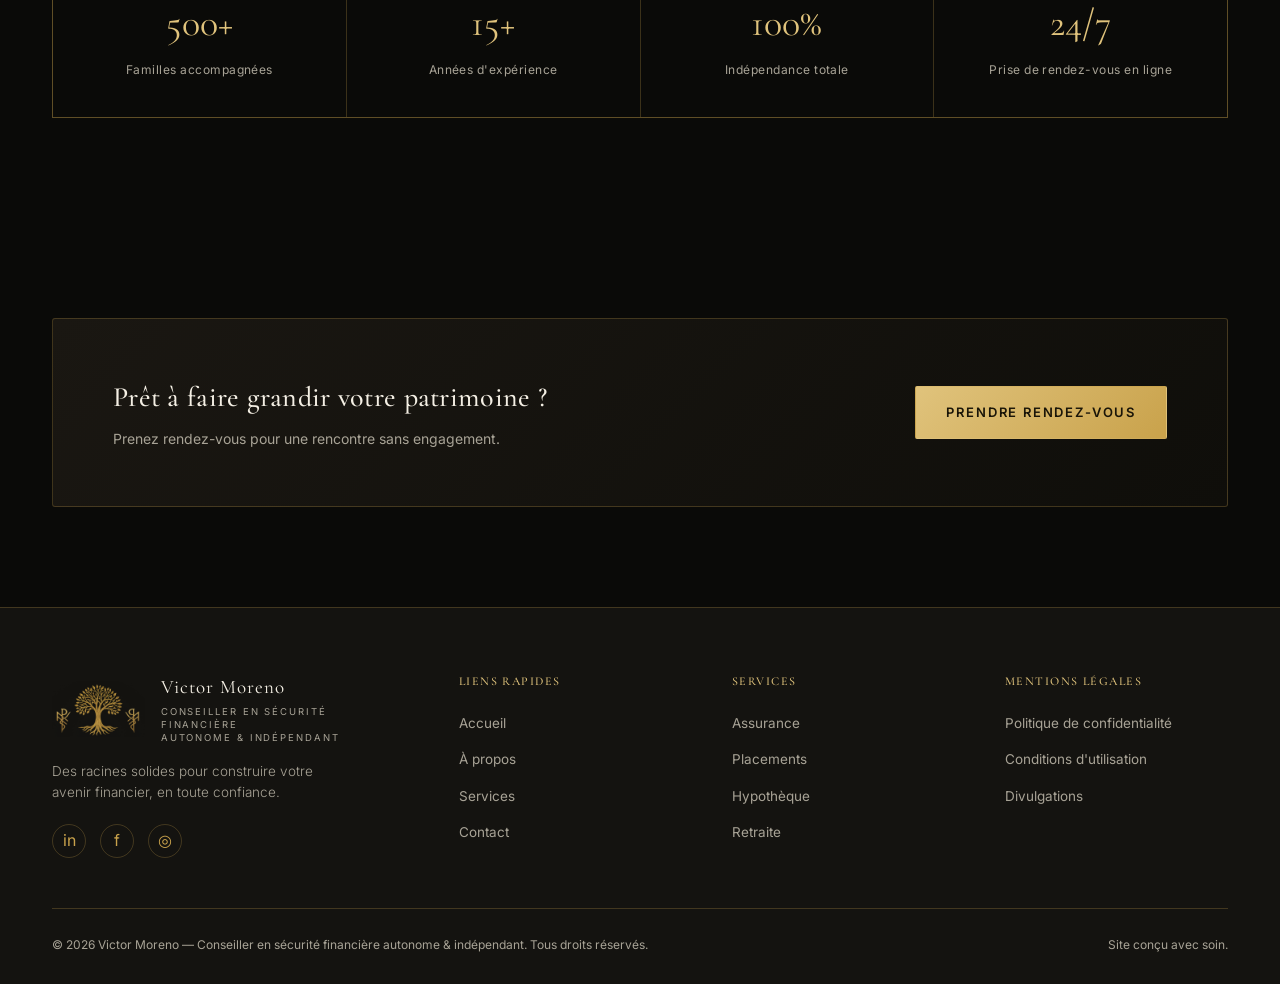
==== commit 6d6c4e62: "Modification de a propos" ====
--- a/index.html
+++ b/index.html
@@ -16,7 +16,7 @@
       <img src="logo-arbre.png" alt="Logo Victor Moreno" class="brand-logo">
       <div class="brand-text">
         <div class="name">Victor Moreno</div>
-        <div class="tag">Conseiller en sécurité financière<br><br>autonome & indépendant</div>
+        <div class="tag">Conseiller en sécurité financière<br>autonome & indépendant</div>
       </div>
     </div>
     <nav>
@@ -48,8 +48,6 @@
       </div>
       <div class="hero-badges">
         <div class="hero-badge"><span class="dot"></span><span>Approche 100% indépendante</span></div>
-        <div class="hero-badge"><span class="dot"></span><span>15+ années d'expérience</span></div>
-        <div class="hero-badge"><span class="dot"></span><span>500+ familles accompagnées</span></div>
       </div>
     </div>
     <div class="hero-img">
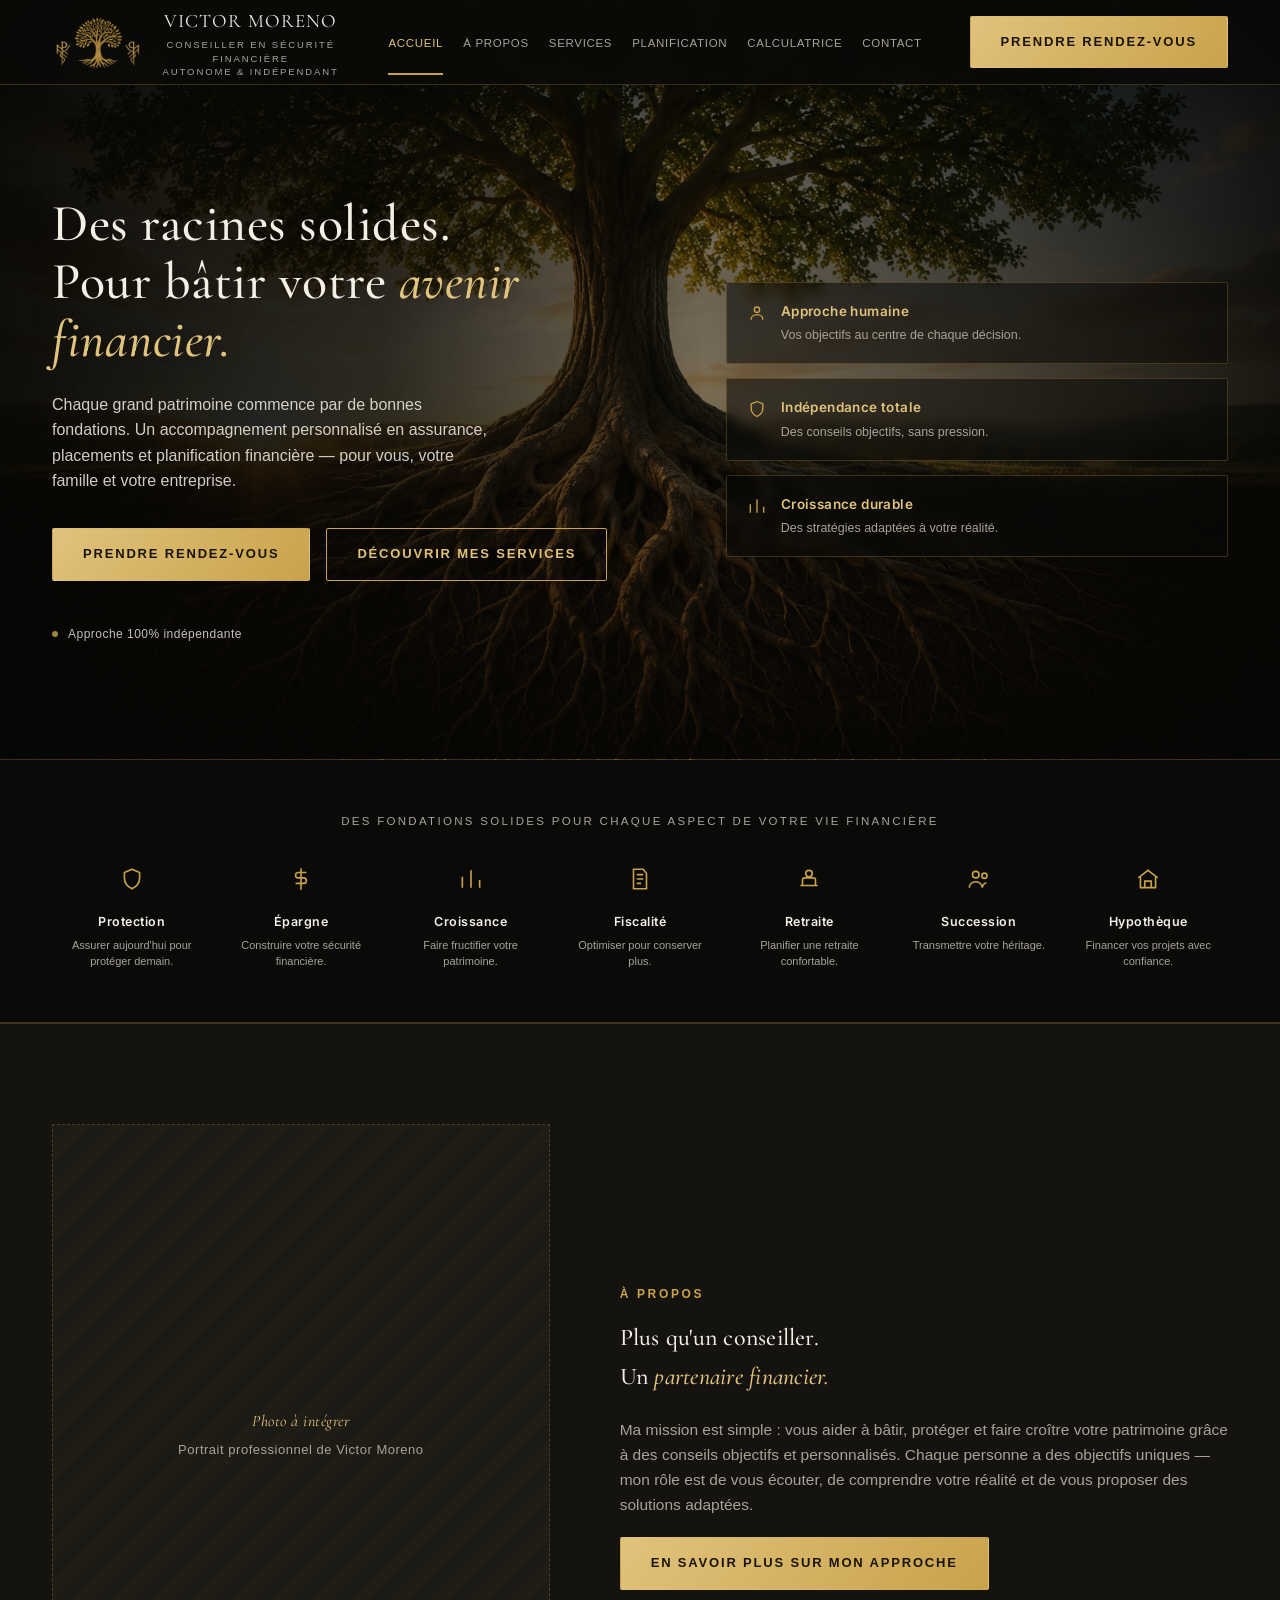
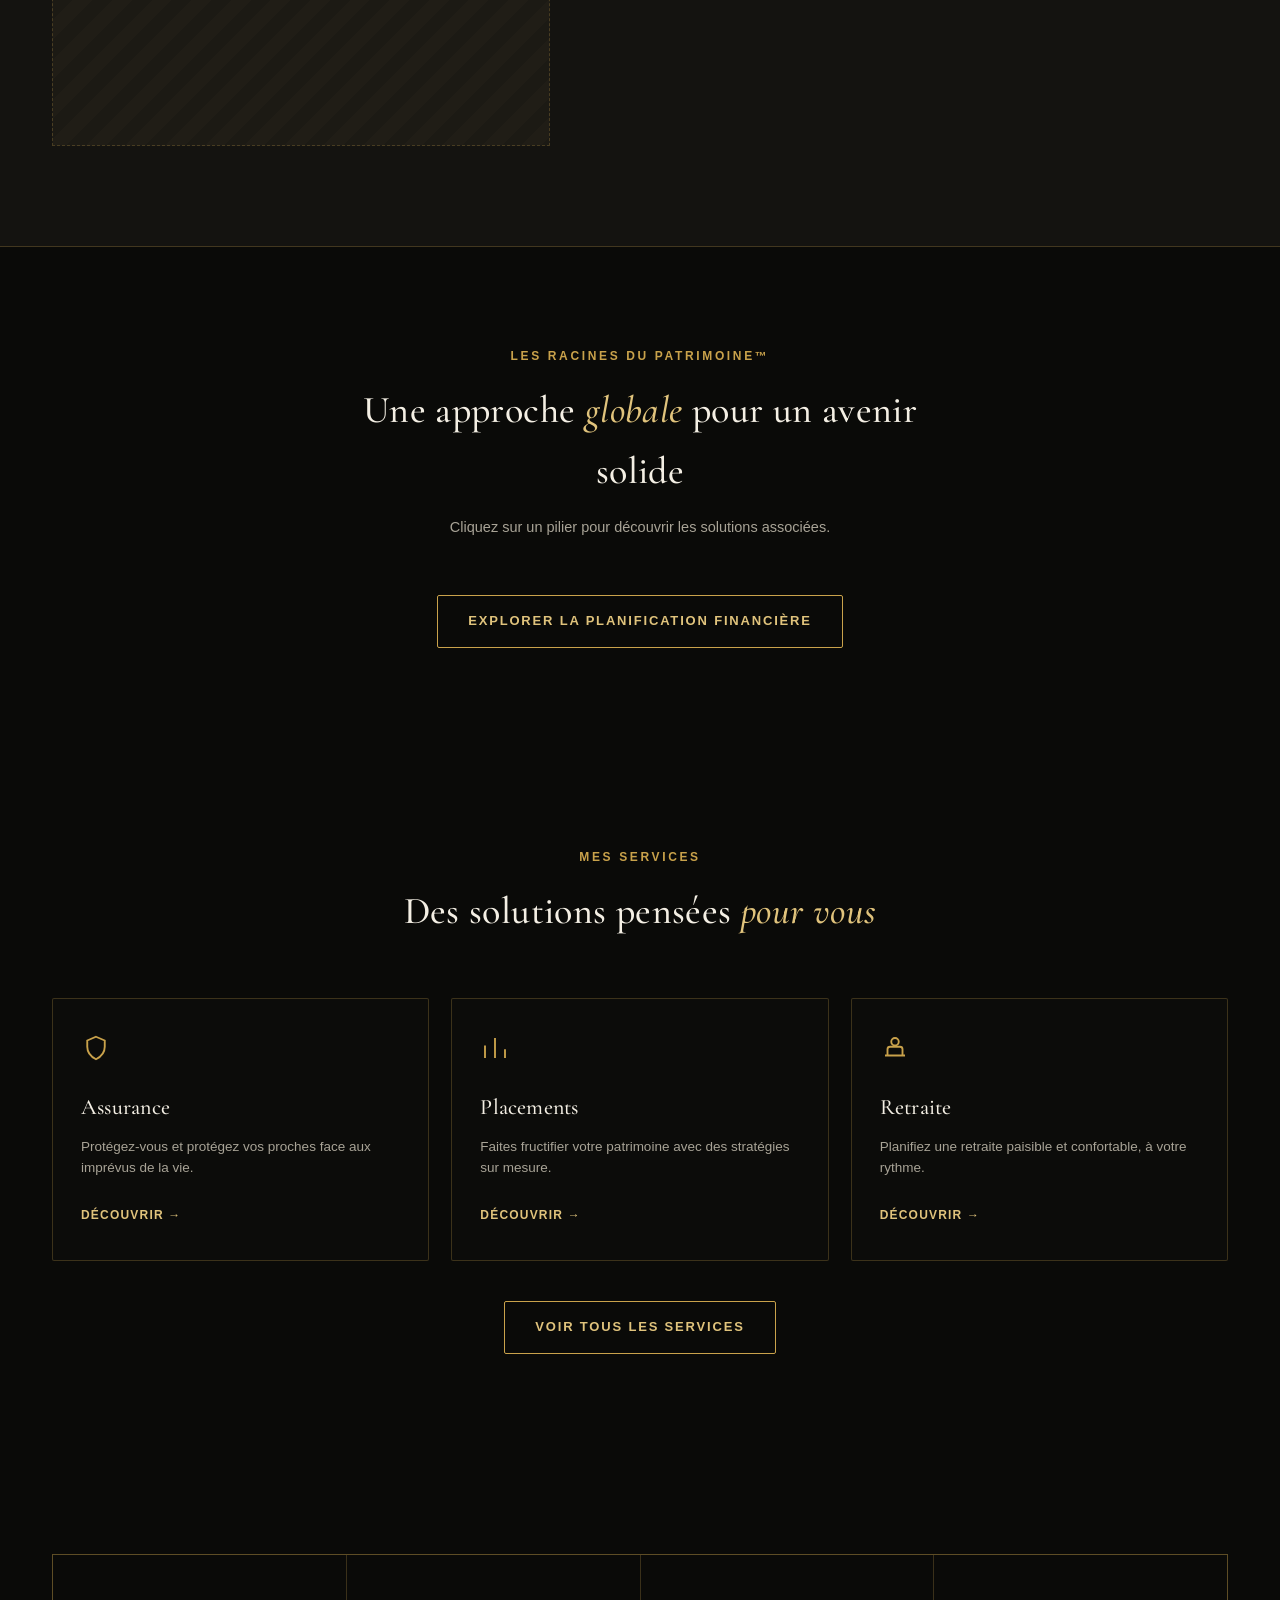
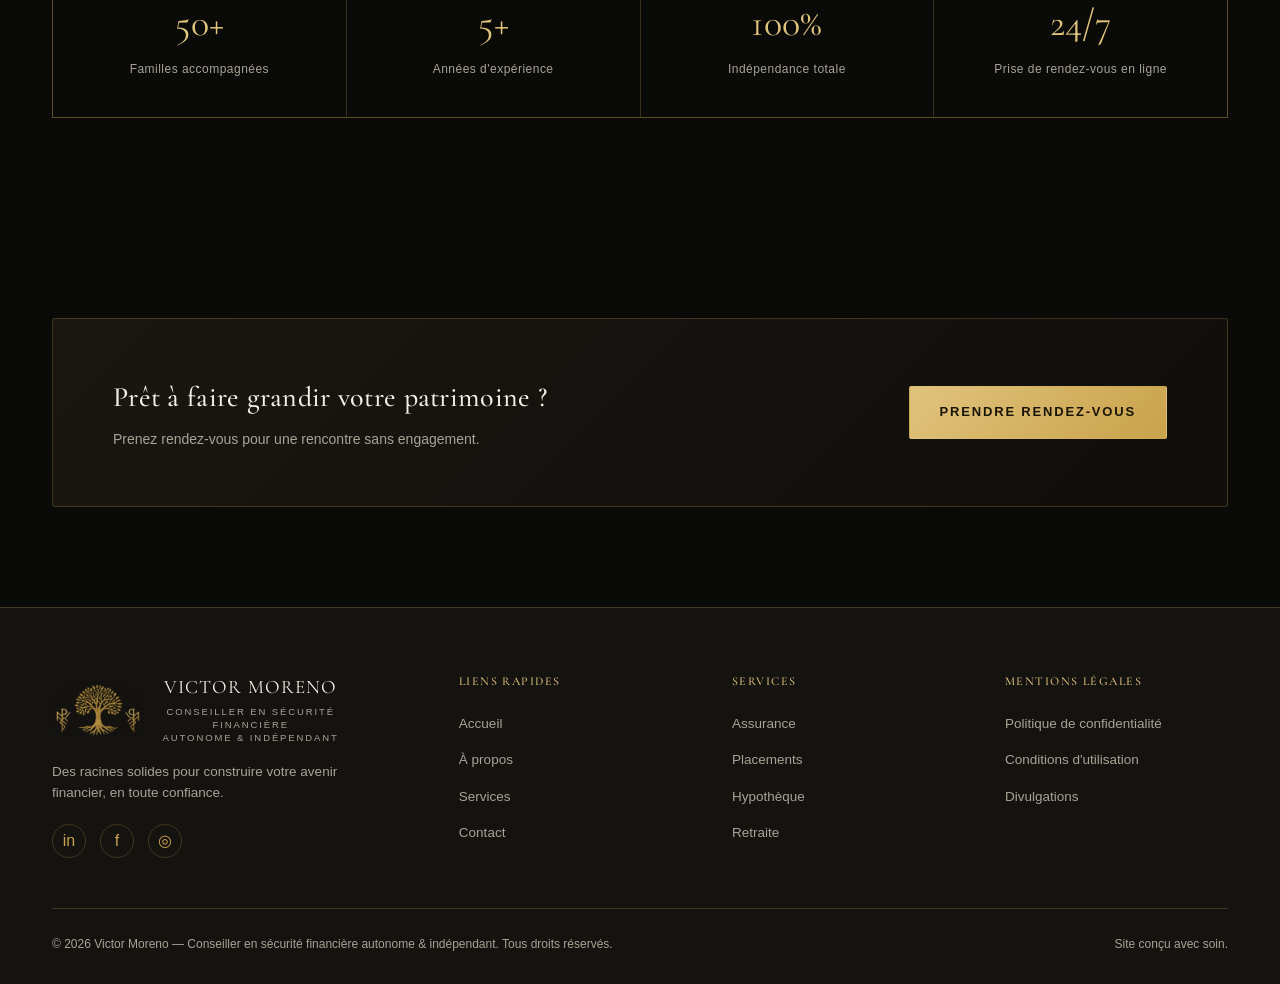
==== commit cddc5588: "new" ====
--- a/index.html
+++ b/index.html
@@ -174,8 +174,8 @@
 <section>
   <div class="wrap">
     <div class="stats-grid">
-      <div class="stat-item"><div class="n">500+</div><div class="l">Familles accompagnées</div></div>
-      <div class="stat-item"><div class="n">15+</div><div class="l">Années d'expérience</div></div>
+      <div class="stat-item"><div class="n">50+</div><div class="l">Familles accompagnées</div></div>
+      <div class="stat-item"><div class="n">5+</div><div class="l">Années d'expérience</div></div>
       <div class="stat-item"><div class="n">100%</div><div class="l">Indépendance totale</div></div>
       <div class="stat-item"><div class="n">24/7</div><div class="l">Prise de rendez-vous en ligne</div></div>
     </div>
--- a/style.css
+++ b/style.css
@@ -12,12 +12,28 @@
   }
   *{margin:0;padding:0;box-sizing:border-box;}
   html{scroll-behavior:smooth;}
+  body::before{
+    content: "";
+    position: fixed;
+    top: 0;
+    left: 0;
+    width: 100%;
+    height: 100%;
+    background-image: url('arbre.1.png');
+    background-size: cover;
+    background-position: center;
+    opacity: 0.7; /* Ajustez ce chiffre entre 0.0 (invisible) et 1.0 (opaque) */
+    z-index: -1; /* Place l'image derrière tout le contenu */
+  }
+
   body{
     background:var(--black);
     color:var(--cream);
-    font-family:var(--sans);
+    font-family: "Century Gothic", "Avant Garde", Century, sans-serif;
     line-height:1.6;
     overflow-x:hidden;
+    margin: 0;
+    padding: 0;
   }
  
   a{color:inherit;text-decoration:none;}
@@ -86,6 +102,15 @@
   .burger{display:none;flex-direction:column;gap:5px;cursor:pointer;}
   .burger span{width:24px;height:1.5px;background:var(--gold-light);}
 
+  .name{
+    text-align:center;
+    text-transform: uppercase;
+    }
+  /* TAG */
+  .tag{
+    text-align:center;
+  }
+
   /* HERO */
   .hero{
     position:relative;min-height:760px;display:flex;align-items:center;overflow:hidden;
@@ -124,7 +149,7 @@
   .side-card p{font-size:12.5px;color:var(--grey);}
 
   /* FOUNDATIONS STRIP */
-  .foundations{padding:52px 0;border-bottom:1px solid var(--line);}
+  .foundations{padding:52px 0;border-bottom:1px solid var(--line); background-color: #0a0a08;}
   .foundations .head{text-align:center;font-size:11.5px;letter-spacing:0.2em;text-transform:uppercase;color:var(--grey);margin-bottom:36px;}
   .found-grid{display:grid;grid-template-columns:repeat(7,1fr);gap:10px;}
   .found-item{text-align:center;padding:0 6px;}
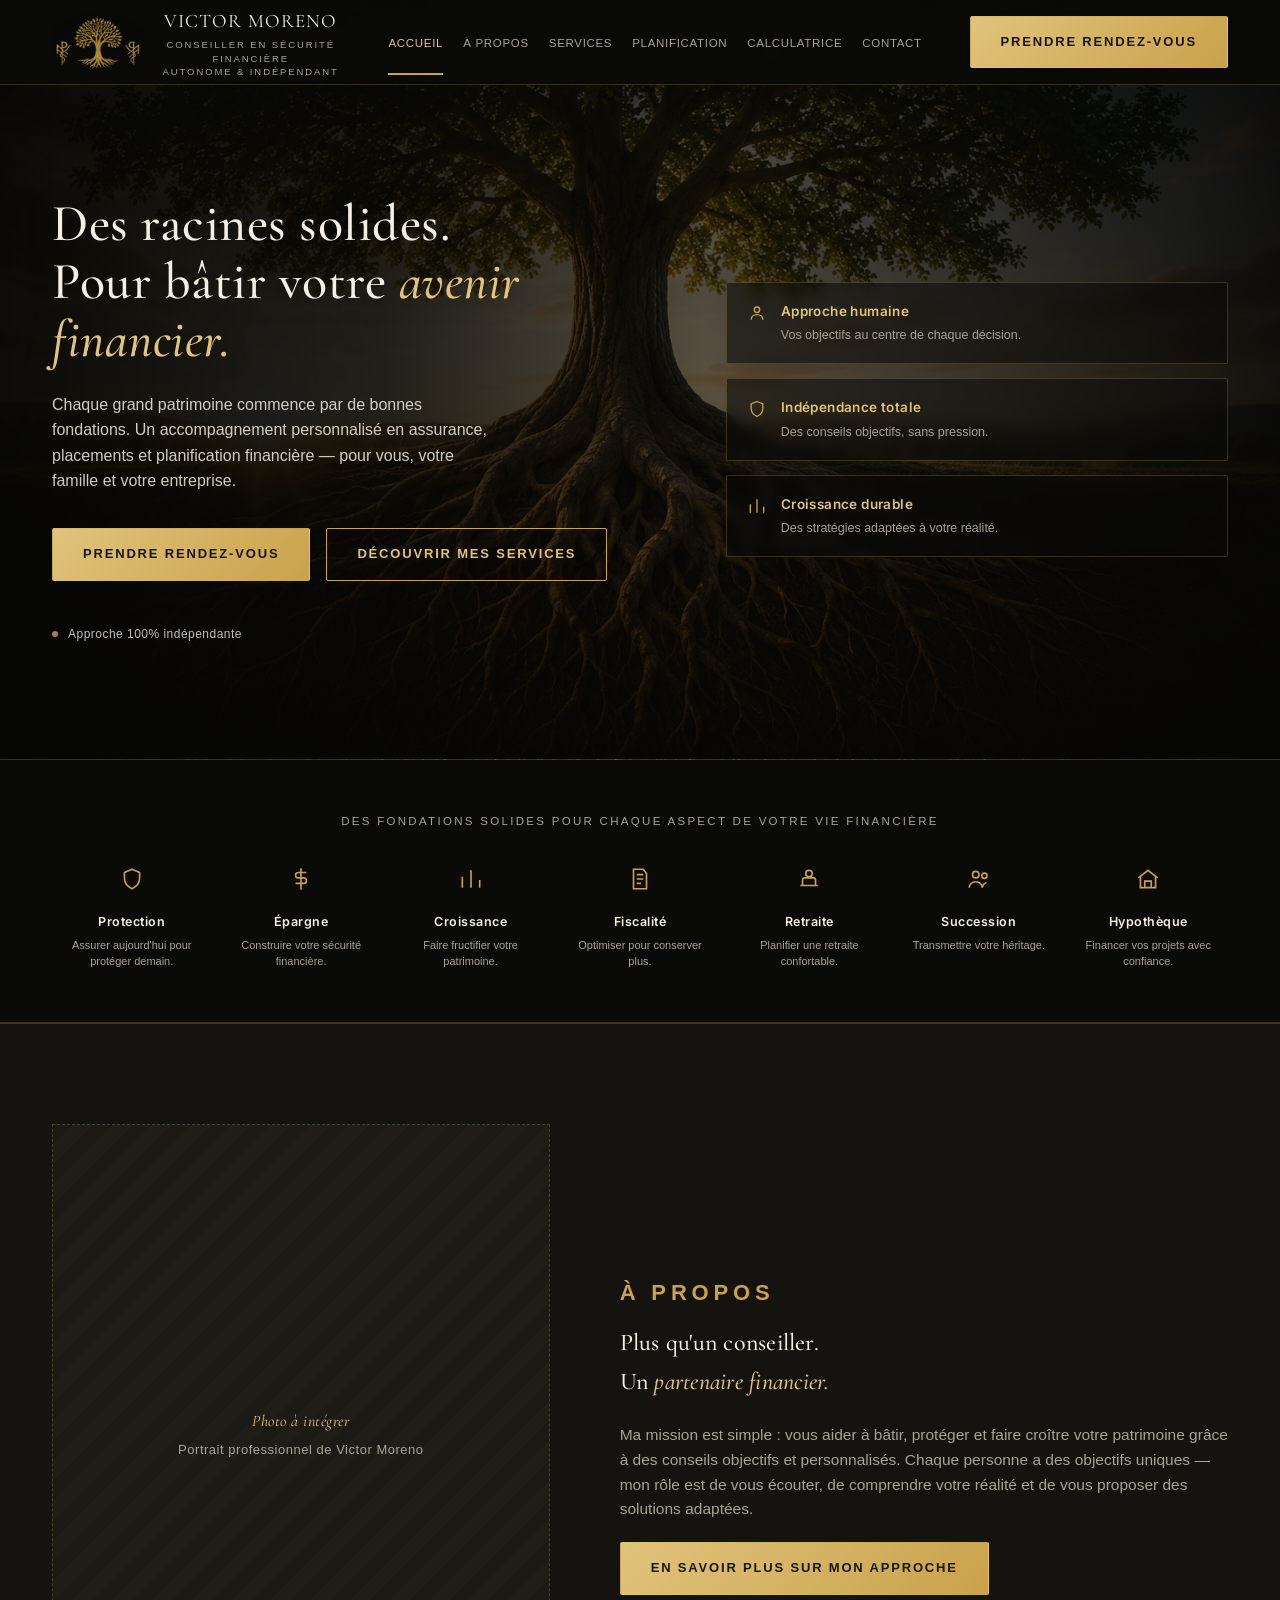
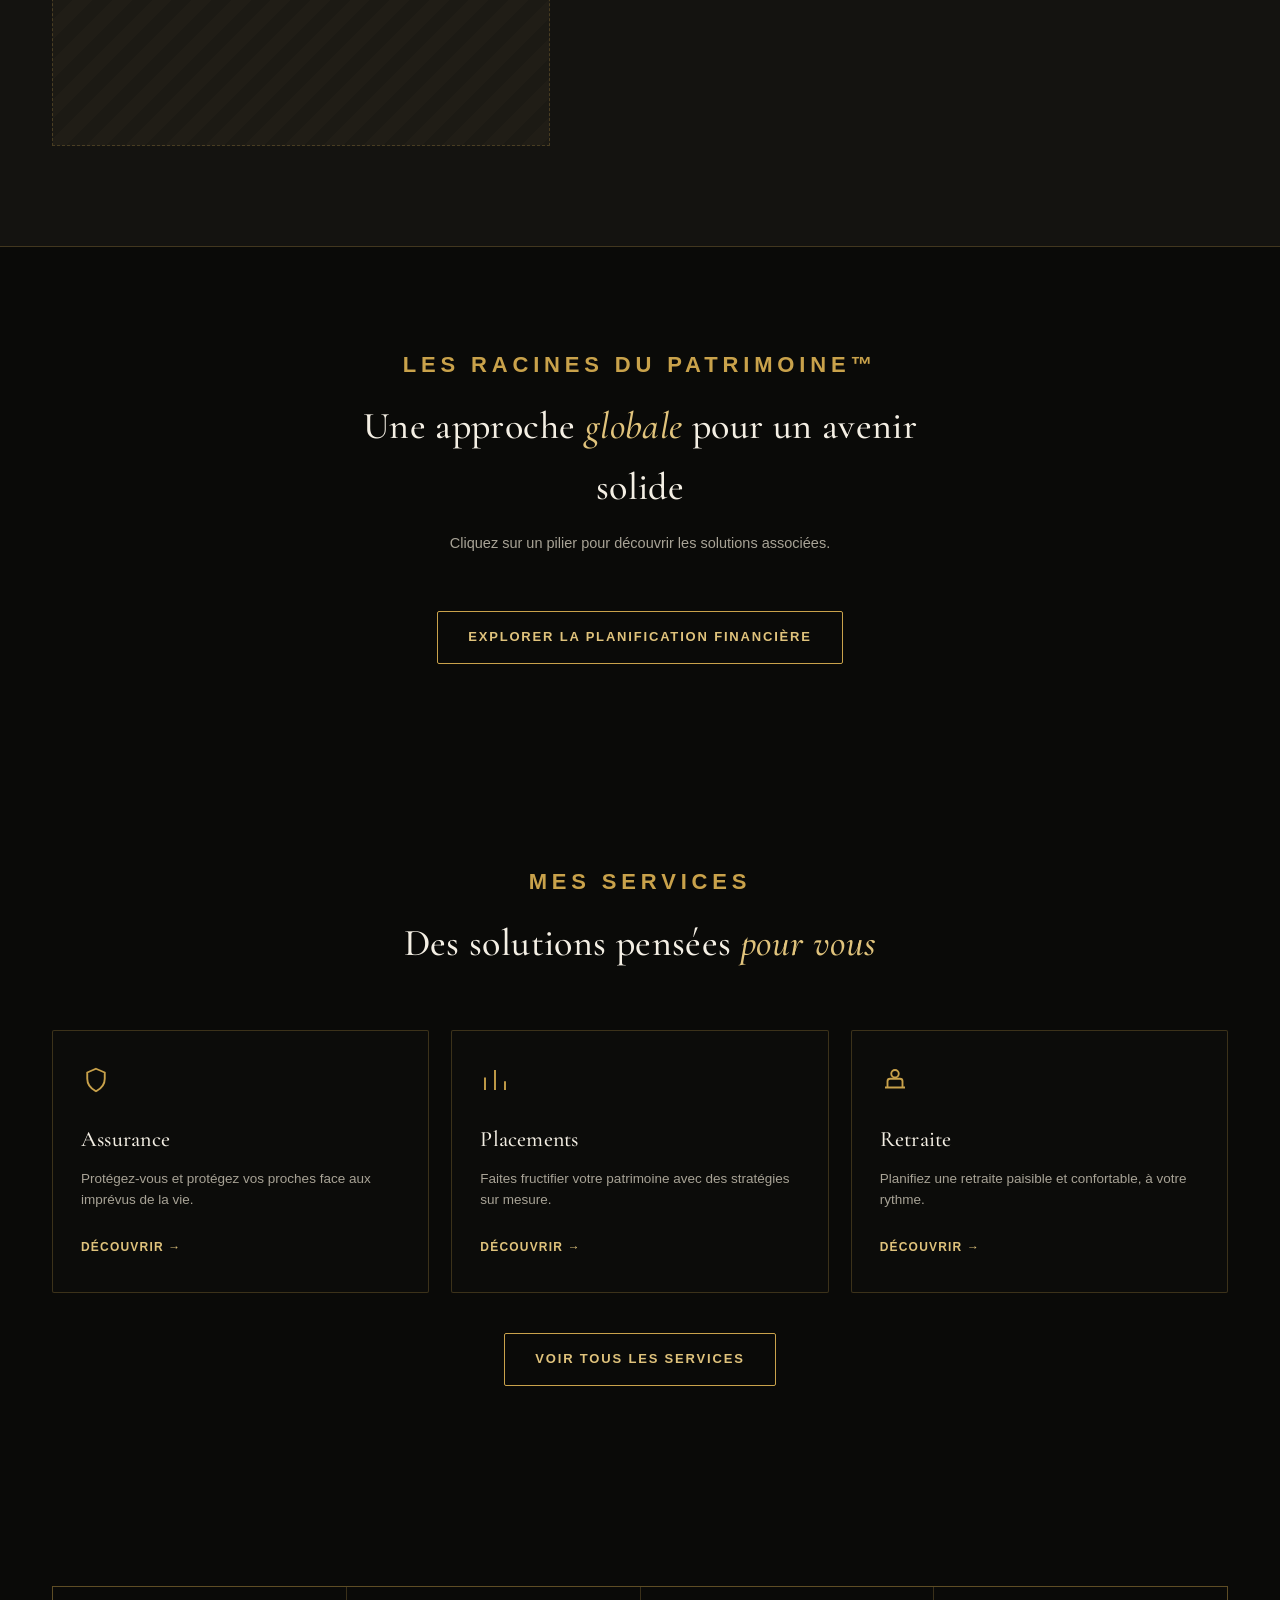
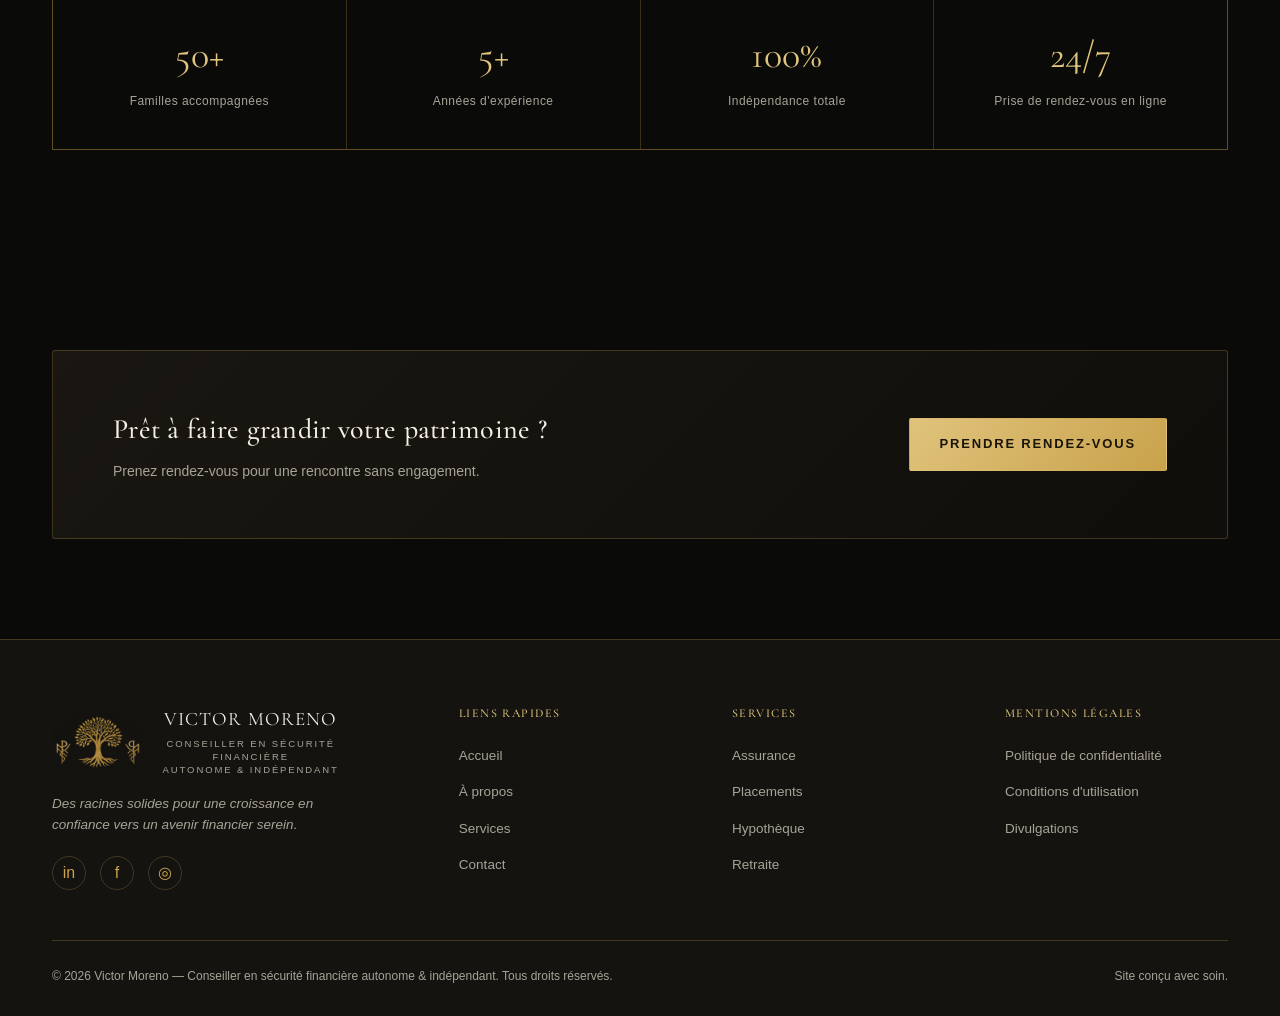
==== commit 36d3b6af: "nww1" ====
--- a/index.html
+++ b/index.html
@@ -202,7 +202,7 @@
           <img src="logo-arbre.png" alt="Logo Victor Moreno" class="brand-logo">
           <div class="brand-text"><div class="name">Victor Moreno</div><div class="tag">Conseiller en sécurité financière<br>autonome & indépendant</div></div>
         </div>
-        <p>Des racines solides pour construire votre avenir financier, en toute confiance.</p>
+        <p class="racinetext">Des racines solides pour une croissance en confiance vers un avenir financier serein.</p>
         <div class="socials">
           <a href="#">in</a><a href="#">f</a><a href="#">◎</a>
         </div>
--- a/style.css
+++ b/style.css
@@ -22,10 +22,13 @@
     background-image: url('arbre.1.png');
     background-size: cover;
     background-position: center;
-    opacity: 0.7; /* Ajustez ce chiffre entre 0.0 (invisible) et 1.0 (opaque) */
+    opacity: 0.5; /* Ajustez ce chiffre entre 0.0 (invisible) et 1.0 (opaque) */
     z-index: -1; /* Place l'image derrière tout le contenu */
   }
-
+  .racinetext{
+    
+    font-style: italic;
+    }
   body{
     background:var(--black);
     color:var(--cream);
@@ -41,7 +44,7 @@
   .wrap{max-width:1240px;margin:0 auto;padding:0 32px;}
   h1,h2,h3,h4{font-family:var(--serif);font-weight:500;letter-spacing:0.01em;}
   .eyebrow{
-    font-size:12px;letter-spacing:0.22em;text-transform:uppercase;
+    font-size:22px;letter-spacing:0.22em;text-transform:uppercase;
     color:var(--gold);font-weight:600;
   }
   .btn{
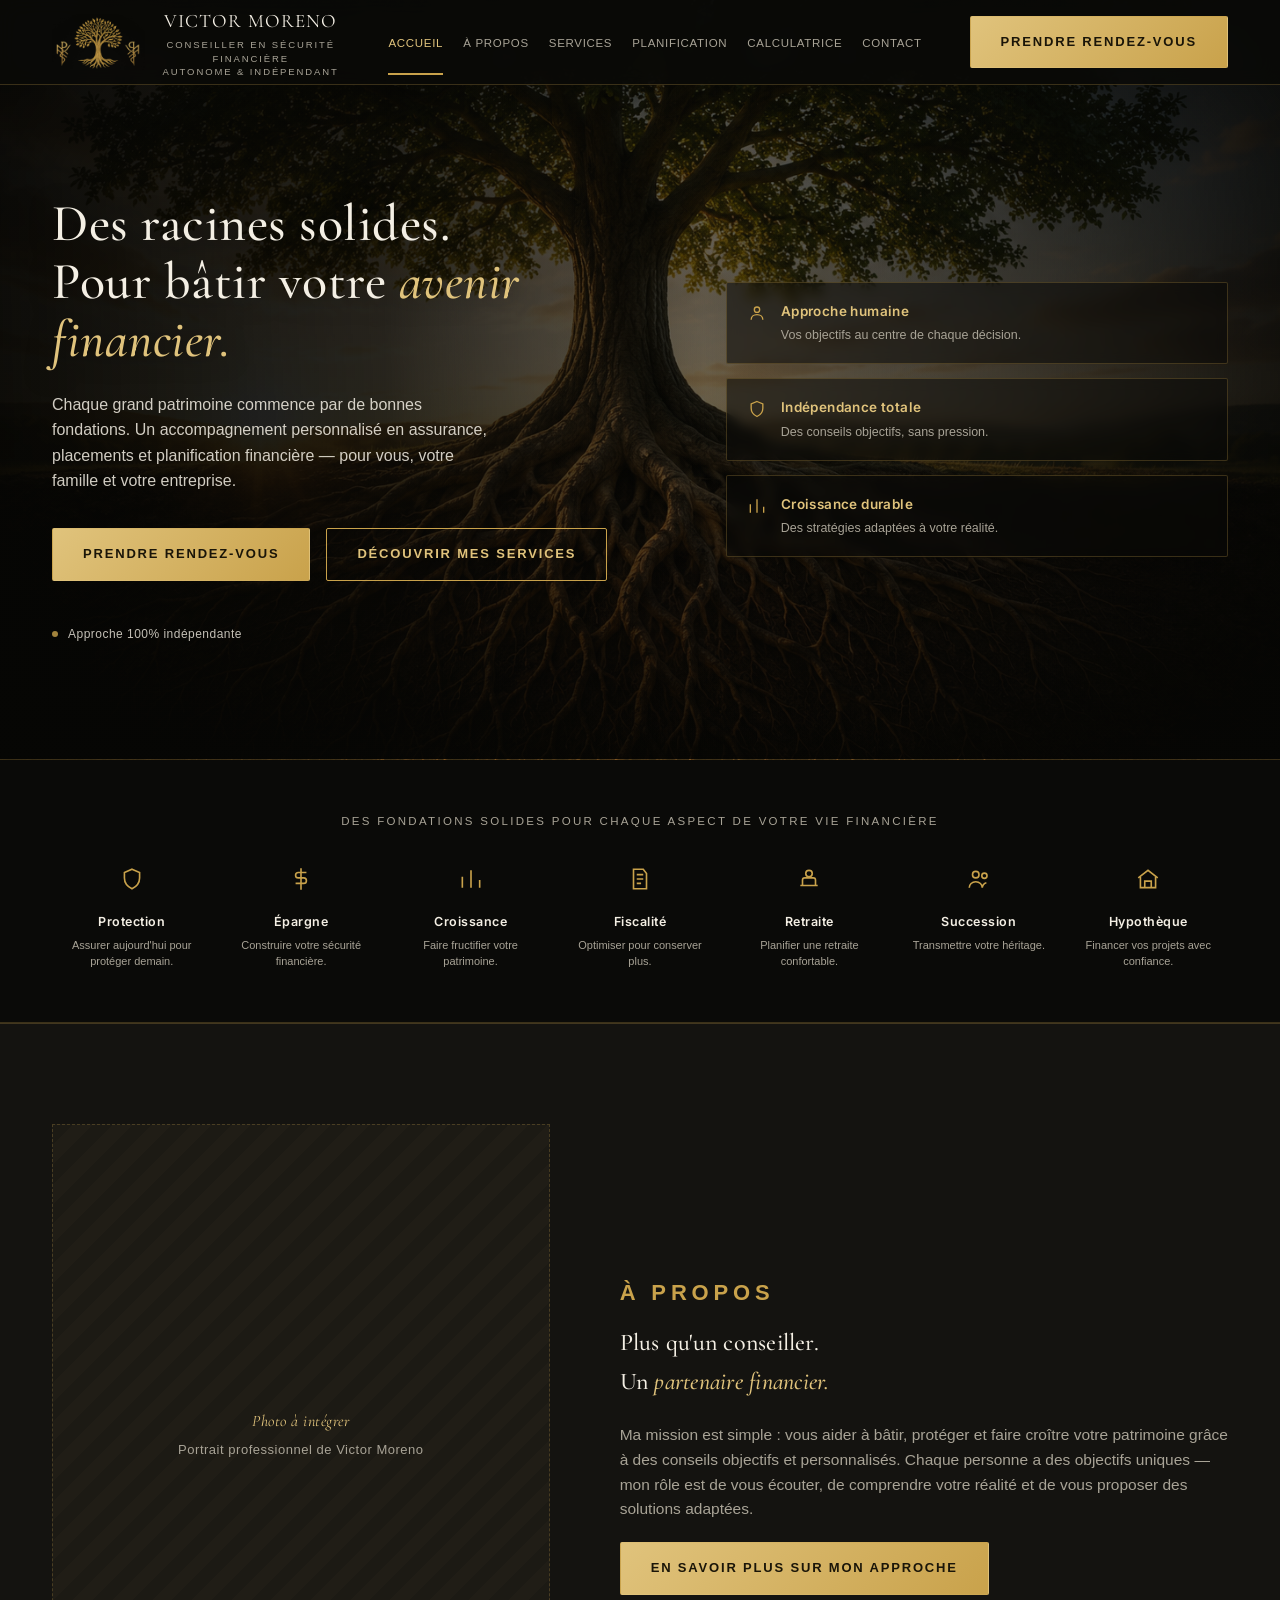
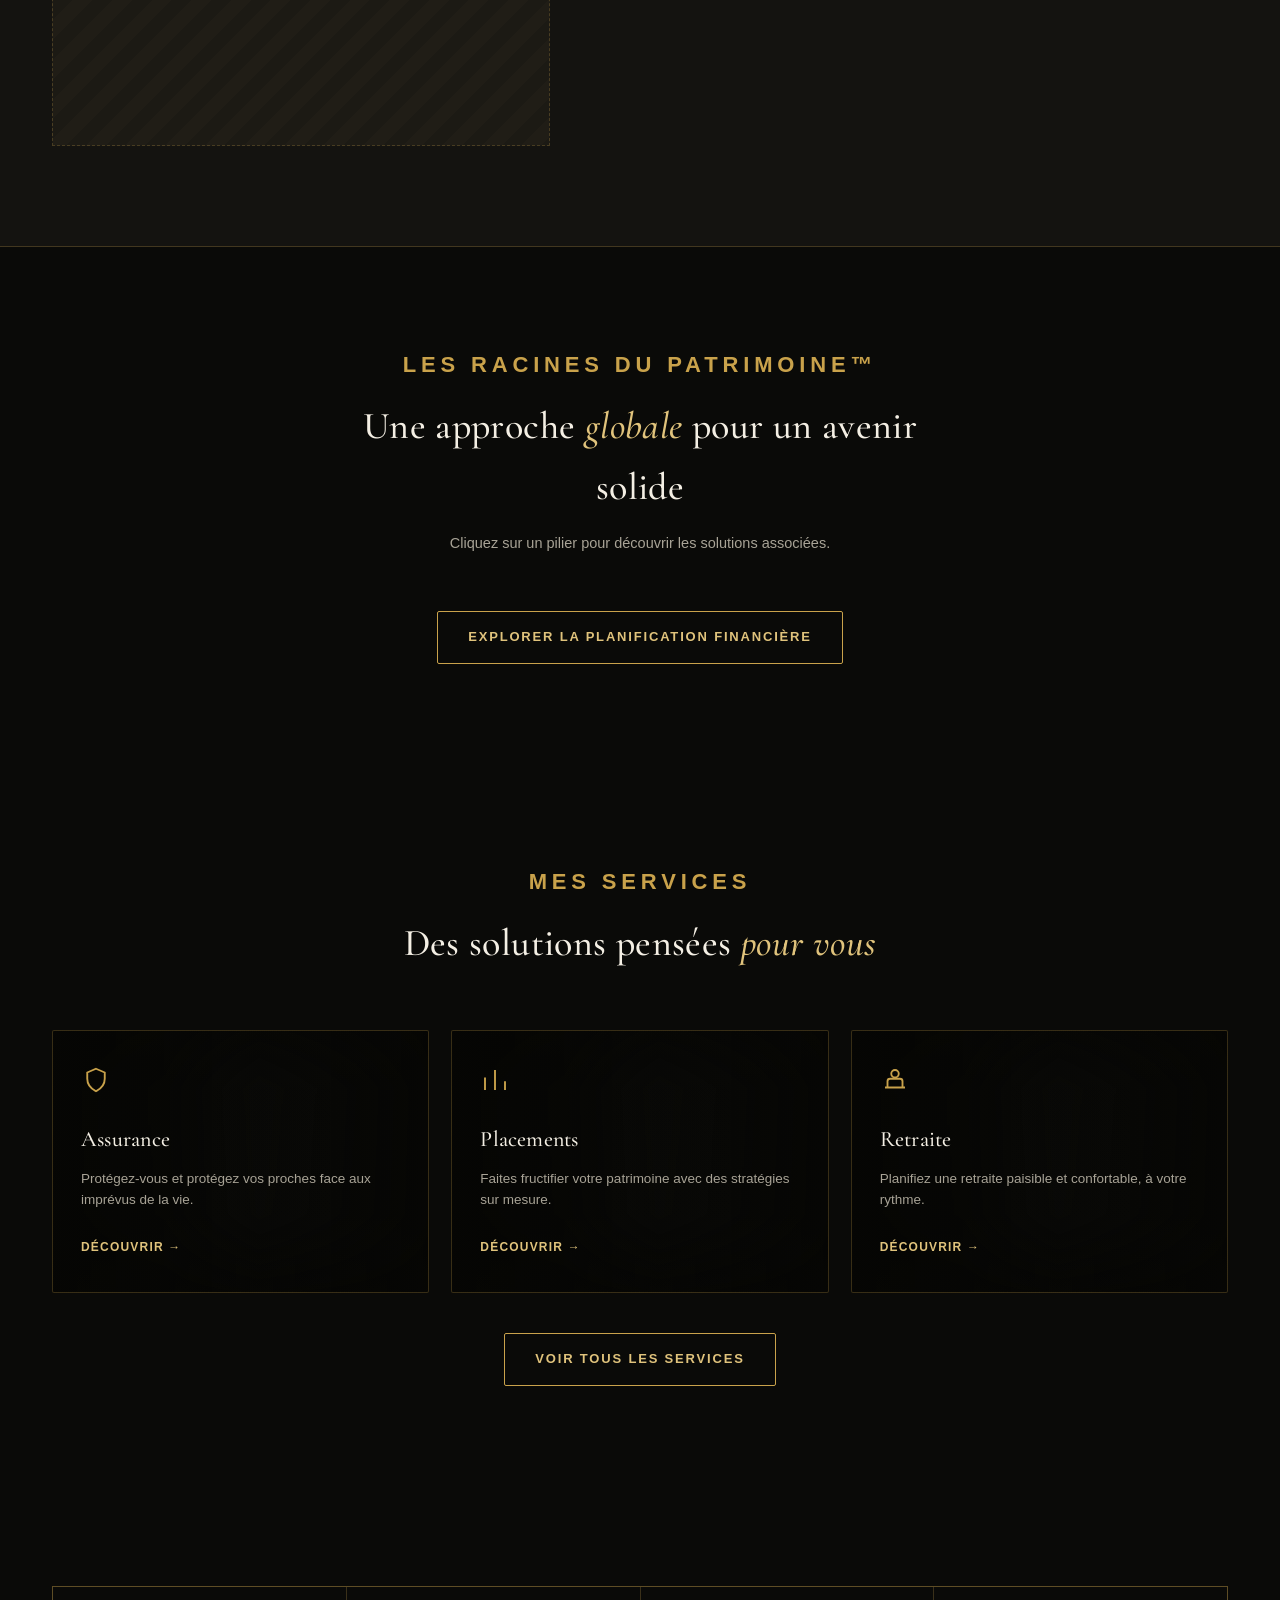
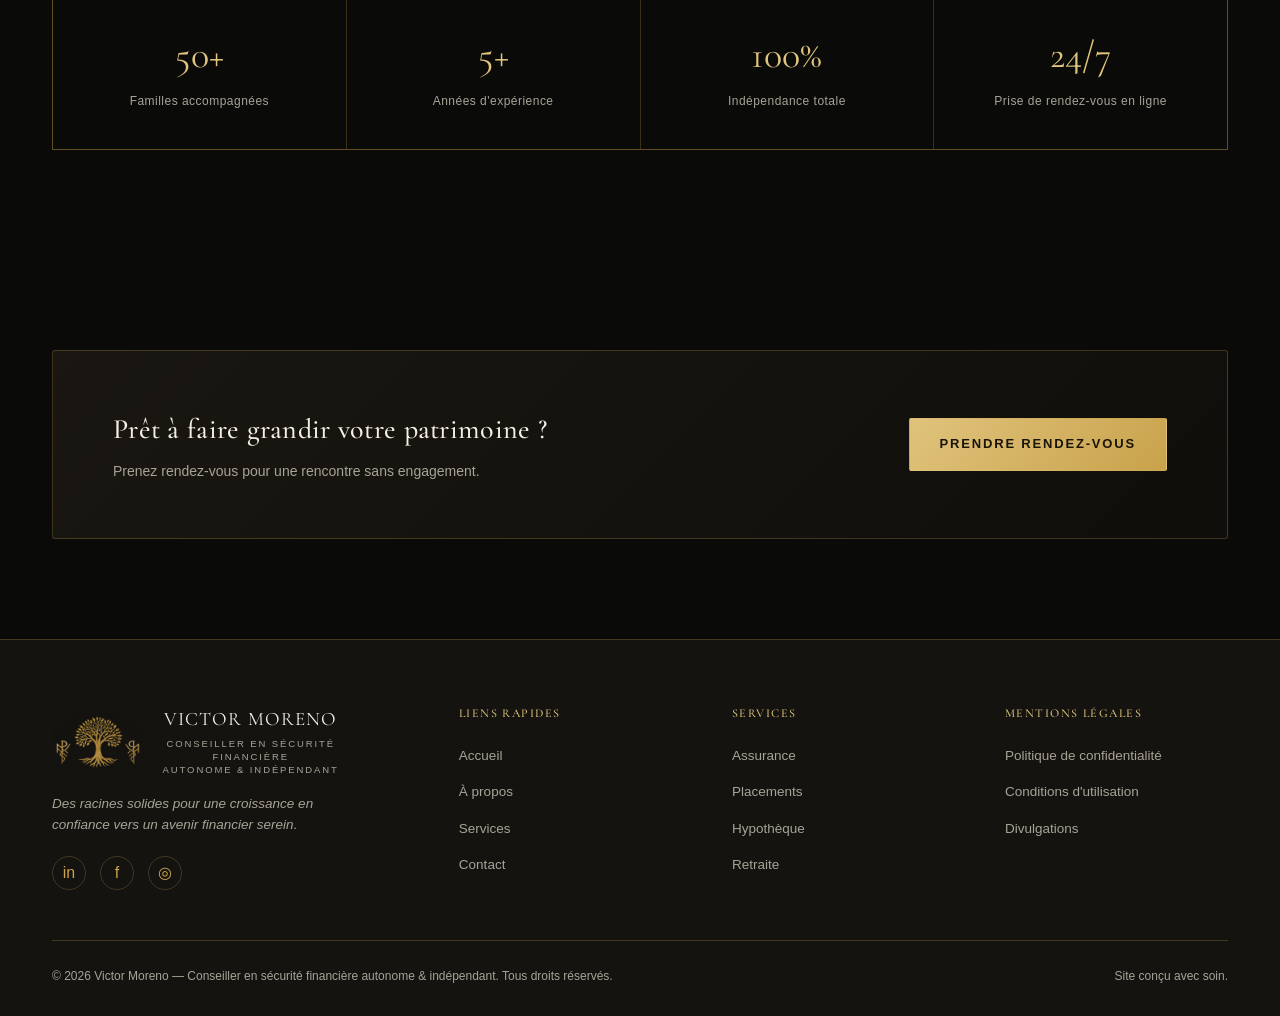
==== commit 460f074d: "Grosse modif" ====
--- a/index.html
+++ b/index.html
@@ -150,23 +150,23 @@
         <div class="ic"><svg viewBox="0 0 24 24" fill="none" stroke="currentColor" stroke-width="1.5"><path d="M12 3l7 3v5c0 5-3 8-7 10-4-2-7-5-7-10V6l7-3z"/></svg></div>
         <h3>Assurance</h3>
         <p>Protégez-vous et protégez vos proches face aux imprévus de la vie.</p>
-        <a href="services.html" class="link">Découvrir →</a>
+        <a href="services-assurance.html#assurance-vie" class="link">Découvrir →</a>
       </div>
       <div class="service-card">
         <div class="ic"><svg viewBox="0 0 24 24" fill="none" stroke="currentColor" stroke-width="1.5"><path d="M4 20V10M12 20V4M20 20v-7"/></svg></div>
         <h3>Placements</h3>
         <p>Faites fructifier votre patrimoine avec des stratégies sur mesure.</p>
-        <a href="services.html" class="link">Découvrir →</a>
+        <a href="services-assurance.html#reer" class="link">Découvrir →</a>
       </div>
       <div class="service-card">
         <div class="ic"><svg viewBox="0 0 24 24" fill="none" stroke="currentColor" stroke-width="1.5"><path d="M4 18h16M6 18v-5a2 2 0 012-2h8a2 2 0 012 2v5"/><circle cx="12" cy="7" r="3"/></svg></div>
         <h3>Retraite</h3>
         <p>Planifiez une retraite paisible et confortable, à votre rythme.</p>
-        <a href="services.html" class="link">Découvrir →</a>
+        <a href="services-assurance.html" class="link">Découvrir →</a>
       </div>
     </div>
     <div style="text-align:center;margin-top:40px;">
-      <a href="services.html" class="btn btn-outline">Voir tous les services</a>
+      <a href="services-assurance.html" class="btn btn-outline">Voir tous les services</a>
     </div>
   </div>
 </section>
@@ -217,7 +217,7 @@
       </div>
       <div class="footer-col">
         <h4>Mentions légales</h4>
-        <ul><li><a href="#">Politique de confidentialité</a></li><li><a href="#">Conditions d'utilisation</a></li><li><a href="#">Divulgations</a></li></ul>
+        <ul><li><a href="politique.html">Politique de confidentialité</a></li><li><a href="#">Conditions d'utilisation</a></li><li><a href="divulgation.html">Divulgations</a></li></ul>
       </div>
     </div>
     <div class="footer-bottom">
--- a/style.css
+++ b/style.css
@@ -22,7 +22,7 @@
     background-image: url('arbre.1.png');
     background-size: cover;
     background-position: center;
-    opacity: 0.5; /* Ajustez ce chiffre entre 0.0 (invisible) et 1.0 (opaque) */
+    opacity: 0.6; /* Ajustez ce chiffre entre 0.0 (invisible) et 1.0 (opaque) */
     z-index: -1; /* Place l'image derrière tout le contenu */
   }
   .racinetext{
@@ -35,10 +35,14 @@
     font-family: "Century Gothic", "Avant Garde", Century, sans-serif;
     line-height:1.6;
     overflow-x:hidden;
+     overflow-y: auto;
     margin: 0;
     padding: 0;
   }
- 
+ .liste-politique{
+    text-align: center;
+    
+  }
   a{color:inherit;text-decoration:none;}
   img{max-width:100%;display:block;}
   .wrap{max-width:1240px;margin:0 auto;padding:0 32px;}
@@ -151,7 +155,17 @@
   .side-card h4{font-family:var(--sans);font-size:13.5px;letter-spacing:0.03em;color:var(--gold-light);font-weight:600;margin-bottom:3px;}
   .side-card p{font-size:12.5px;color:var(--grey);}
 
-  /* FOUNDATIONS STRIP */
+  .calc-inputs{
+  background:
+      linear-gradient(90deg, rgba(6,6,4,0.94) 0%, rgba(6,6,4,0.75) 30%, rgba(6,6,4,0.25) 55%, rgba(6,6,4,0.55) 78%, rgba(6,6,4,0.85) 100%),
+      linear-gradient(180deg, rgba(6,6,4,0.55) 0%, rgba(6,6,4,0.1) 22%, rgba(6,6,4,0.15) 70%, rgba(6,6,4,0.85) 100%);
+ }
+ .calc-results{
+  background:
+      linear-gradient(90deg, rgba(6,6,4,0.94) 0%, rgba(6,6,4,0.75) 30%, rgba(6,6,4,0.25) 55%, rgba(6,6,4,0.55) 78%, rgba(6,6,4,0.85) 100%),
+      linear-gradient(180deg, rgba(6,6,4,0.55) 0%, rgba(6,6,4,0.1) 22%, rgba(6,6,4,0.15) 70%, rgba(6,6,4,0.85) 100%);
+ }
+      /* FOUNDATIONS STRIP */
   .foundations{padding:52px 0;border-bottom:1px solid var(--line); background-color: #0a0a08;}
   .foundations .head{text-align:center;font-size:11.5px;letter-spacing:0.2em;text-transform:uppercase;color:var(--grey);margin-bottom:36px;}
   .found-grid{display:grid;grid-template-columns:repeat(7,1fr);gap:10px;}
@@ -227,7 +241,10 @@
   .services-grid{display:grid;grid-template-columns:repeat(3,1fr);gap:22px;}
   .service-card{
     border:1px solid var(--line);padding:34px 28px;border-radius:2px;transition:all .25s ease;
-    background:rgba(255,255,255,0.01);
+   /* background:rgba(255,255,255,0.01);*/
+   background:
+      linear-gradient(90deg, rgba(6,6,4,0.94) 0%, rgba(6,6,4,0.75) 30%, rgba(6,6,4,0.25) 55%, rgba(6,6,4,0.55) 78%, rgba(6,6,4,0.85) 100%),
+      linear-gradient(180deg, rgba(6,6,4,0.55) 0%, rgba(6,6,4,0.1) 22%, rgba(6,6,4,0.15) 70%, rgba(6,6,4,0.85) 100%);
   }
   .service-card:hover{border-color:var(--gold);transform:translateY(-3px);background:rgba(201,162,75,0.04);}
   .service-card .ic{color:var(--gold);margin-bottom:20px;}
@@ -405,3 +422,154 @@
 }
 .faq-item[open] summary::after{content:'\2212';}
 .faq-item p{color:var(--grey);font-size:14.5px;margin-top:16px;font-weight:300;line-height:1.75;max-width:680px;}
+.faq-item{
+    
+  }
+
+  /* ===========================
+   POLITIQUE DE CONFIDENTIALITÉ
+=========================== */
+
+.hero-legal {
+    min-height: 400px;
+    height: auto;
+    padding: 120px 0 80px;
+}
+
+.hero-legal .wrap{
+    max-width:900px;
+}
+
+.hero-legal h1{
+    font-size:58px;
+    margin:18px 0;
+}
+
+.hero-legal h1 em{
+    color:var(--gold-light);
+    font-style:italic;
+}
+
+.hero-legal .lead{
+    max-width:760px;
+    margin:auto;
+    color:var(--grey);
+    font-size:17px;
+}
+
+.legal-section {
+    padding: 80px 0;
+    height: auto;
+    overflow: visible;
+}
+
+.legal-card{
+
+    max-width:950px;
+    margin:auto;
+
+    padding:55px;
+
+    border:1px solid var(--line);
+
+    background:
+    /*
+    linear-gradient(
+        180deg,
+        rgba(255,255,255,.02),
+        rgba(255,255,255,.01)
+    );
+*/
+      linear-gradient(90deg, rgba(6,6,4,0.94) 0%, rgba(6,6,4,0.75) 30%, rgba(6,6,4,0.25) 55%, rgba(6,6,4,0.55) 78%, rgba(6,6,4,0.85) 100%),
+      linear-gradient(180deg, rgba(6,6,4,0.55) 0%, rgba(6,6,4,0.1) 22%, rgba(6,6,4,0.15) 70%, rgba(6,6,4,0.85) 100%);
+
+    backdrop-filter:blur(8px);
+
+    border-radius:4px;
+}
+
+.legal-card h2{
+
+    color:var(--gold-light);
+
+    font-size:34px;
+
+    margin-bottom:30px;
+}
+
+.legal-card p{
+
+    color:var(--grey);
+
+    margin-bottom:20px;
+
+    line-height:1.9;
+
+    font-size:15px;
+}
+
+.legal-list{
+
+    margin-top:30px;
+
+    display:flex;
+
+    flex-direction:column;
+
+    gap:22px;
+
+    list-style:none;
+}
+
+.legal-list li{
+
+    position:relative;
+
+    padding-left:28px;
+
+    color:var(--grey);
+
+    line-height:1.8;
+}
+
+.legal-list li::before{
+
+    content:"";
+
+    position:absolute;
+
+    left:0;
+
+    top:11px;
+
+    width:8px;
+
+    height:8px;
+
+    border-radius:50%;
+
+    background:var(--gold);
+}
+
+.legal-list strong{
+
+    color:var(--cream);
+
+    font-weight:600;
+}
+
+@media(max-width:768px){
+
+    .hero-legal h1{
+        font-size:40px;
+    }
+
+    .legal-card{
+        padding:30px;
+    }
+
+    .legal-card h2{
+        font-size:28px;
+    }
+
+}
